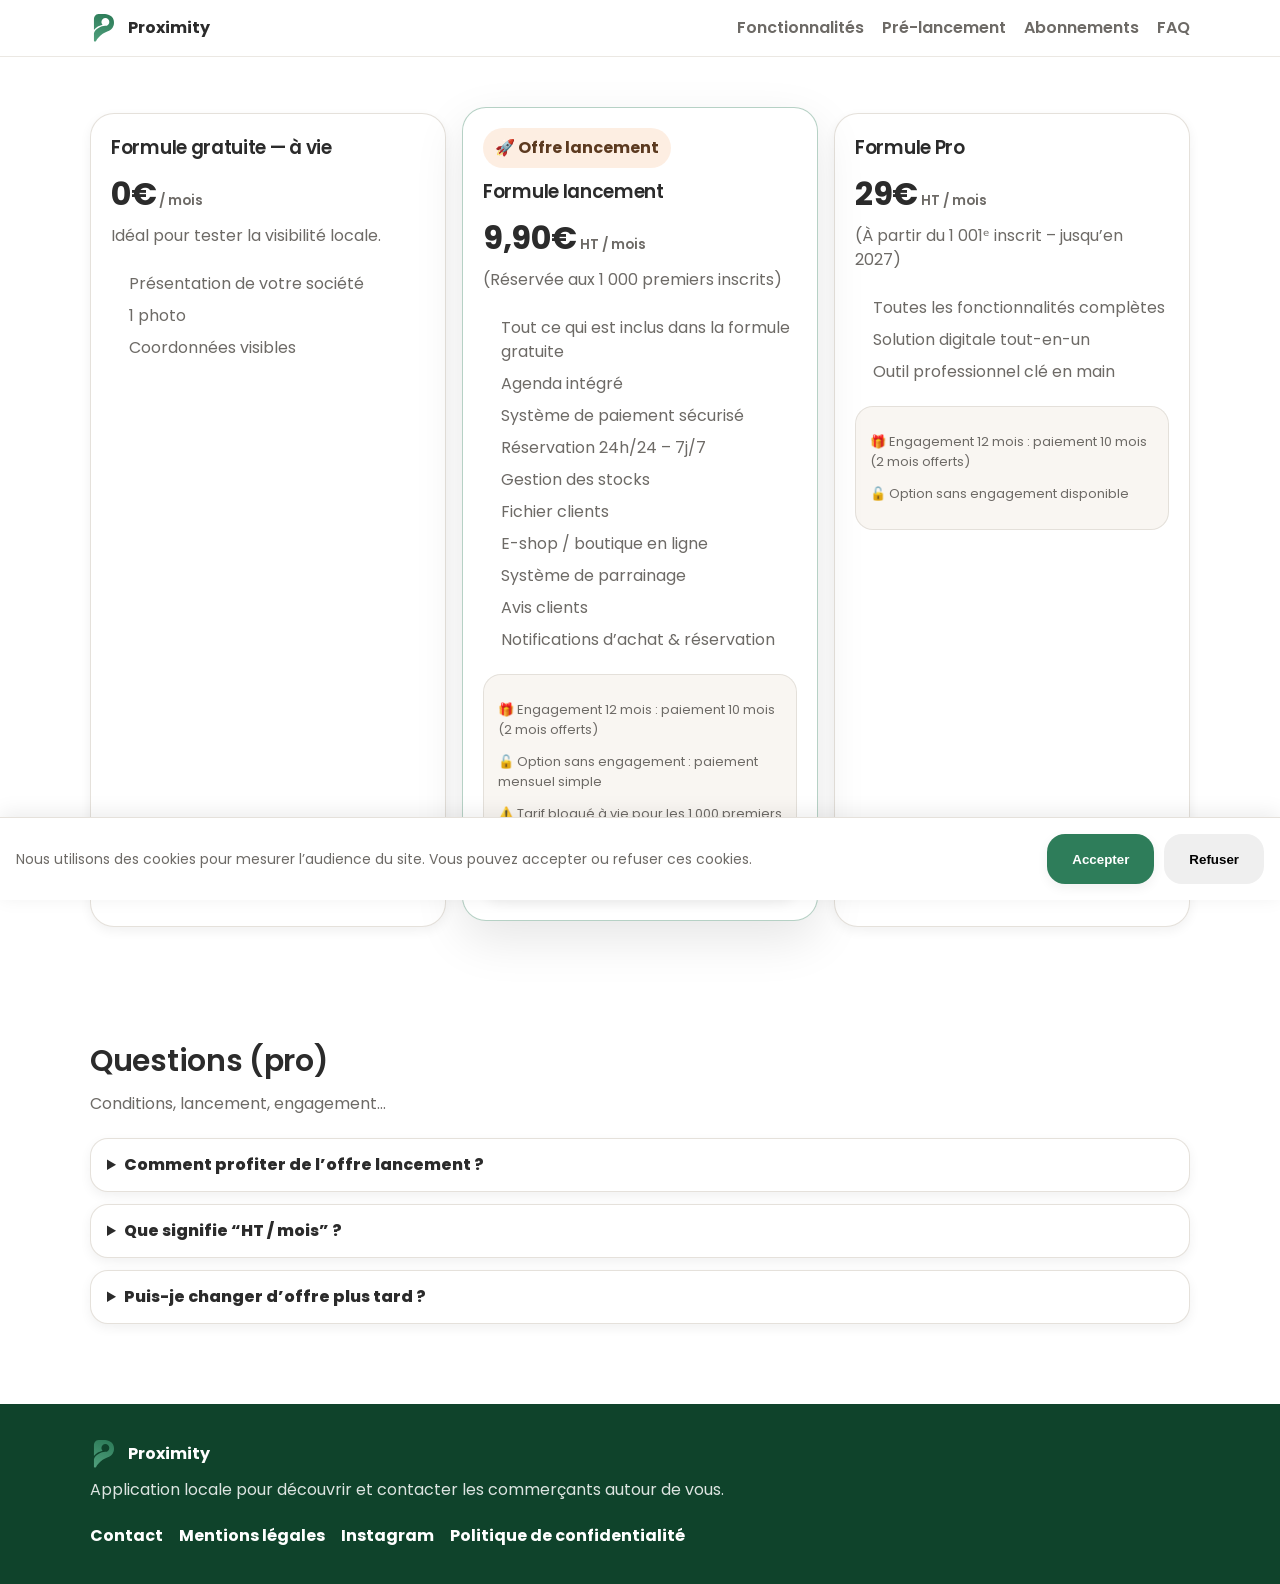
==== abonnements.html @ 6dbcd060 "Landing page Proximity" ====
<!doctype html>
<html lang="fr">
  <head>
    <meta charset="UTF-8" />
    <meta name="viewport" content="width=device-width, initial-scale=1.0" />
    <title>Proximity — Abonnements professionnels</title>
    <meta
      name="description"
      content="Découvrez les abonnements professionnels Proximity : formule gratuite, lancement et pro."
    />

    

    <!-- Font -->
    <link rel="preconnect" href="https://fonts.googleapis.com" />
    <link rel="preconnect" href="https://fonts.gstatic.com" crossorigin />
    <link
      href="https://fonts.googleapis.com/css2?family=Poppins:wght@400;500;600;700&display=swap"
      rel="stylesheet"
    />

    <link rel="stylesheet" href="./style.css" />
    <link rel="stylesheet" href="./abonnements.css" />
  </head>

  <body>
    <!-- Header (identique) -->
    <header class="header">
      <div class="container header__inner">
        <a class="brand" href="./index.html">
          <img src="./assets/images/logo.svg" alt="Logo Proximity" class="brand__logo" />
          <span class="brand__name">Proximity</span>
        </a>

        <nav class="nav">
          <a href="./index.html#features">Fonctionnalités</a>
          <a href="./index.html#newsletter">Pré-lancement</a>
          <a href="./abonnements.html" aria-current="page">Abonnements</a>
          <a href="./faq.html">FAQ</a>
        </nav>
      </div>
    </header>

    <main>
      <!-- Hero abonnements
      <section class="hero">
        <div class="hero__bg"></div>

        <div class="container hero__inner">
          <div class="hero__content">
            <p class="pill">Professionnels • Offres de lancement</p>
            <h1>Des abonnements pensés pour les commerces locaux</h1>
            <p class="lead">
              Choisissez l’offre adaptée à votre activité : une formule gratuite pour démarrer,
              une offre lancement limitée, ou la formule Pro complète.
            </p>

            <div class="hero__actions">
              <a class="btn btn--primary" href="#plans">Voir les abonnements</a>
              <a class="btn btn--secondary" href="./index.html#newsletter">Être informé du lancement</a>
            </div>

            <div class="trust">
              <div class="trust__item">✅ Sans prise de tête</div>
              <div class="trust__item">🔒 Paiement sécurisé</div>
              <div class="trust__item">📍 Visibilité locale</div>
            </div>
          </div> -->

          <!-- visuel simple
          <div class="hero__mock" aria-hidden="true">
            <div class="mock mock--card">
              <div class="mock__title">Proximity Pro</div>
              <div class="mock__line"></div>
              <div class="mock__line"></div>
              <div class="mock__line mock__line--short"></div>
              <div class="mock__badge">Offre lancement</div>
            </div>
          </div>
        </div>
      </section> -->

      <!-- Plans -->
      <section class="section" id="plans">
        <div class="container">
          <!-- <div class="section__head">
            <h2>Abonnements professionnels</h2>
            <p class="muted">
              Des offres progressives : test gratuit, lancement limité, puis formule Pro.
            </p>
          </div> -->

          <div class="pricing">
            <!-- GRATUIT -->
            <article class="plan">
              <div class="plan__top">
                <h3>Formule gratuite — à vie</h3>
                <p class="plan__price"><span>0€</span> <small>/ mois</small></p>
                <p class="plan__tag muted">Idéal pour tester la visibilité locale.</p>
              </div>

              <ul class="plan__list">
                <li>Présentation de votre société</li>
                <li>1 photo</li>
                <li>Coordonnées visibles</li>
              </ul>

              <a class="btn btn--secondary plan__cta" href="./index.html#newsletter">
                Être informé du lancement
              </a>
            </article>

            <!-- LANCEMENT -->
            <article class="plan plan--featured">
              <div class="plan__top">
                <div class="plan__badge">🚀 Offre lancement</div>
                <h3>Formule lancement</h3>
                <p class="plan__price"><span>9,90€</span> <small>HT / mois</small></p>
                <p class="plan__tag muted">(Réservée aux 1 000 premiers inscrits)</p>
              </div>

              <ul class="plan__list">
                <li>Tout ce qui est inclus dans la formule gratuite</li>
                <li>Agenda intégré</li>
                <li>Système de paiement sécurisé</li>
                <li>Réservation 24h/24 – 7j/7</li>
                <li>Gestion des stocks</li>
                <li>Fichier clients</li>
                <li>E-shop / boutique en ligne</li>
                <li>Système de parrainage</li>
                <li>Avis clients</li>
                <li>Notifications d’achat & réservation</li>
              </ul>

              <div class="plan__note">
                <p>🎁 Engagement 12 mois : paiement 10 mois (2 mois offerts)</p>
                <p>🔓 Option sans engagement : paiement mensuel simple</p>
                <p>⚠️ Tarif bloqué à vie pour les 1 000 premiers</p>
              </div>

              <a class="btn btn--primary plan__cta" href="./index.html#newsletter">
                Demander à être contacté
              </a>
            </article>

            <!-- PRO -->
            <article class="plan">
              <div class="plan__top">
                <h3>Formule Pro</h3>
                <p class="plan__price"><span>29€</span> <small>HT / mois</small></p>
                <p class="plan__tag muted">(À partir du 1 001ᵉ inscrit – jusqu’en 2027)</p>
              </div>

              <ul class="plan__list">
                <li>Toutes les fonctionnalités complètes</li>
                <li>Solution digitale tout-en-un</li>
                <li>Outil professionnel clé en main</li>
              </ul>

              <div class="plan__note">
                <p>🎁 Engagement 12 mois : paiement 10 mois (2 mois offerts)</p>
                <p>🔓 Option sans engagement disponible</p>
              </div>

              <a class="btn btn--secondary plan__cta" href="./index.html#newsletter">
                Être informé du lancement
              </a>
            </article>
          </div>
        </div>
      </section>

      <!-- Mini FAQ pro (optionnel) -->
      <section class="section" id="pro-faq">
        <div class="container">
          <div class="section__head">
            <h2>Questions (pro)</h2>
            <p class="muted">Conditions, lancement, engagement…</p>
          </div>

          <div class="faq">
            <details class="faq__item">
              <summary>Comment profiter de l’offre lancement ?</summary>
              <p>Elle est réservée aux 1 000 premiers inscrits. Inscrivez-vous via la waitlist.</p>
            </details>
            <details class="faq__item">
              <summary>Que signifie “HT / mois” ?</summary>
              <p>Le tarif est indiqué Hors Taxes. La TVA s’ajoute selon la réglementation.</p>
            </details>
            <details class="faq__item">
              <summary>Puis-je changer d’offre plus tard ?</summary>
              <p>Oui, vous pourrez évoluer selon vos besoins.</p>
            </details>
          </div>
        </div>
      </section>

      <!-- Footer (identique) -->
      <footer class="footer" id="privacy">
        <div class="container footer__inner">
          <div class="footer__brand">
            <div class="brand brand--footer">
              <img src="./assets/images/logo.svg" alt="Proximity" class="brand__logo" />
              <span class="brand__name">Proximity</span>
            </div>
            <p class="footer__text">
              Application locale pour découvrir et contacter les commerçants autour de vous.
            </p>
          </div>

          <div class="footer__links">
            <a href="mailto:contact@proximityapp.fr">Contact</a>
            <a href="./mentions-legales.html">Mentions légales</a>
            <a href="https://www.instagram.com/proximity_appli/">Instagram</a>
            <a href="./politique-confidentialite.html">Politique de confidentialité</a>
          </div>
        </div>
      </footer>
    </main>
    <!-- Cookie Banner -->
<div id="cookie-banner" class="cookie-banner">
  <p>
    Nous utilisons des cookies pour mesurer l’audience du site.
    Vous pouvez accepter ou refuser ces cookies.
  </p>
  <div class="cookie-actions">
    <button id="accept-cookies" class="btn btn--primary">Accepter</button>
    <button id="reject-cookies" class="btn btn--secondary">Refuser</button>
  </div>
</div>

<script>
  const GA_ID = "G-3DR1FRPE4X"; // <-- Mets ton vrai ID ici

  function loadAnalytics() {
    const script1 = document.createElement("script");
    script1.async = true;
    script1.src = `https://www.googletagmanager.com/gtag/js?id=${GA_ID}`;
    document.head.appendChild(script1);

    const script2 = document.createElement("script");
    script2.innerHTML = `
      window.dataLayer = window.dataLayer || [];
      function gtag(){dataLayer.push(arguments);}
      gtag('js', new Date());
      gtag('config', '${GA_ID}');
    `;
    document.head.appendChild(script2);
  }

  const banner = document.getElementById("cookie-banner");
  const acceptBtn = document.getElementById("accept-cookies");
  const rejectBtn = document.getElementById("reject-cookies");

  const consent = localStorage.getItem("cookie-consent");

  if (consent === "accepted") {
    loadAnalytics();
    banner.style.display = "none";
  } else if (consent === "rejected") {
    banner.style.display = "none";
  }

  acceptBtn.addEventListener("click", () => {
    localStorage.setItem("cookie-consent", "accepted");
    loadAnalytics();
    banner.style.display = "none";
  });

  rejectBtn.addEventListener("click", () => {
    localStorage.setItem("cookie-consent", "rejected");
    banner.style.display = "none";
  });
</script>
  </body>
</html>
---- style.css ----
:root{
  --green:#2E7D5A;
  --orange:#F4A261;
  --terra:#E76F51;
  --beige:#F8F4EF;
  --cream:#fff9f3;

  --text:#2B2B2B;
  --text2:#6D6A66;
  --label:#8A7F76;
  --placeholder:#A79F97;

  --border:#E3DED8;
  --shadow: 0 4px 12px rgba(0,0,0,.06);

  --radius-lg: 24px;
  --radius-md: 18px;

  --space-1:4px;
  --space-2:8px;
  --space-3:12px;
  --space-4:16px;
  --space-5:20px;
  --space-6:24px;
  --space-7:32px;
  --space-8:40px;
}

*{box-sizing:border-box}
html,body{margin:0;padding:0}

body{
  font-family:'Poppins', sans-serif;
  color:var(--text);
  
  line-height:1.5;
}
body{
  margin:0;
  font-family:'Poppins', sans-serif;
  color:var(--text);
  
}


a{color:inherit}

.container{
  width:min(1100px, 92%);
  margin:0 auto;
}

/* Typography */
h1, h2, h3{
  letter-spacing:-0.3px;
}

h1{
  font-weight:700;
  font-size:clamp(32px, 4vw, 46px);
  line-height:1.1;
  margin:0 0 14px;
}

h2{
  font-weight:600;
  font-size:30px;
  margin:0 0 8px;
}

h3{
  font-weight:600;
}

li{
  list-style: none;
}

.lead{
  font-weight:400;
  font-size:18px;
  color:var(--text2);
  margin:0 0 22px;
}

.muted{
  font-weight:400;
  color:var(--text2);
  margin:0;
}

/* Header */
.header{
  position:sticky;
  top:0;
  backdrop-filter:blur(10px);
  
  border-bottom:1px solid rgba(227,222,216,.7);
  z-index:10;
}

.header__inner{
  display:flex;
  align-items:center;
  justify-content:space-between;
  padding:14px 0;
}

.brand{
  display:flex;
  align-items:center;
  gap:10px;
  text-decoration:none;
}

.brand__logo{
  width:28px;
  height:28px;
}

.brand__name{
  font-weight:700;
}

.nav{
  display:flex;
  gap:18px;
}

.nav a{
  color:var(--text2);
  text-decoration:none;
  font-weight:600;
}

.nav a:hover{
  color:var(--text);
}

/* Hero */
.hero{
  position:relative;
  padding: 90px 0 24px;
}

.hero__bg{
  position:absolute;
  inset:0;
  border-bottom-left-radius:48px;
  border-bottom-right-radius:48px;
  z-index:-1;
}

.hero__inner{
  display:grid;
  grid-template-columns:1.2fr .8fr;
  gap:40px;
  align-items:center;
}

.pill{
  display:inline-block;
  padding:8px 12px;
  border-radius:999px;
  background:rgba(244,162,97,.18);
  color:#5c3a20;
  font-weight:700;
  margin:0 0 10px;
}

.hero__actions{
  display:flex;
  gap:12px;
  flex-wrap:wrap;
}

/* Buttons */
.btn{
  display:inline-flex;
  align-items:center;
  justify-content:center;
  height:50px;
  padding:0 24px;
  border-radius:var(--radius-md);
  font-weight:600;
  text-decoration:none;
  border:1px solid transparent;
  cursor:pointer;
}

.btn--primary{
  background:var(--green);
  color:white;
  box-shadow:var(--shadow);
}

.btn--primary:hover{
  filter:brightness(.98);
}


.trust{
  display:flex;
  gap:12px;
  margin-top:16px;
  flex-wrap:wrap;
}

.trust__item{
  padding:10px 12px;
  border-radius:999px;
  background:rgba(248,244,239,.9);
  border:1px solid rgba(227,222,216,.9);
  color:var(--text2);
  font-weight:700;
}

.hero__mock{
  display:flex;
  justify-content:flex-end;
  align-items:center;
}

.hero__visual{
  width:100%;
  max-width:none;
  height:auto;
  display:block;
}

/* Sections */
.section{
  padding:56px 0;
}

.section__head{
  margin-bottom:22px;
}

/* Features grid */
.grid{
  display:grid;
  grid-template-columns:repeat(4, 1fr);
  gap:16px;
}

.card{
  background:white;
  border:1px solid rgba(227,222,216,.9);
  border-radius:var(--radius-lg);
  padding:18px;
  box-shadow:var(--shadow);
}

.icon{
  font-size:22px;
}

.card h3{
  margin:10px 0 6px;
}

.card p{
  margin:0;
  color:var(--text2);
}

/* Local section */
.section--local{
  background:linear-gradient(180deg, rgba(254, 254, 254, 0.85), rgba(252, 239, 220, 0.9), rgba(254, 254, 254, 0.85));
}

.local{
  display:grid;
  grid-template-columns:1fr 1fr;
  gap:22px;
  align-items:center;
}

.list{
  margin:14px 0 0;
  padding-left:18px;
  color:var(--text2);
}

.local__media{
  position:relative;
  min-height:280px;
  border-radius:28px;
  overflow:hidden;
  border:1px solid rgba(227,222,216,.9);
  box-shadow:0 18px 50px rgba(0,0,0,.08);

  background-image:url("./assets/images/local-scene.png");
  background-size:cover;
  background-position:center;
}



/* Newsletter */
.newsletter{
  background:white;
  border:1px solid rgba(227,222,216,.9);
  border-radius:28px;
  padding:24px;
  box-shadow:0 18px 50px rgba(0,0,0,.08);
}

.newsletter__head{
  margin-bottom:16px;
}

.form{
  margin-top:10px;
}

.label{
  display:block;
  font-weight:700;
  color:var(--label);
  margin-bottom:8px;
}

.form__row{
  display:flex;
  gap:12px;
  align-items:center;
  flex-wrap:wrap;
}

input[type="email"]{
  flex:1 1 280px;
  height:50px;
  border-radius:var(--radius-md);
  border:1px solid var(--border);
  padding:0 16px;
  font-size:16px;
  outline:none;
}

input[type="email"]::placeholder{
  color:var(--placeholder);
}

input[type="email"]:focus{
  border-color:var(--green);
  box-shadow:0 0 0 4px rgba(46,125,90,.12);
}

.fineprint{
  margin:10px 0 0;
  color:var(--text2);
  font-size:12px;
}

.fineprint a{
  color:var(--green);
  font-weight:700;
  text-decoration:none;
}

.note{
  margin-top:14px;
  padding:12px 14px;
  border-radius:18px;
  background:rgba(248,244,239,.8);
  border:1px solid rgba(227,222,216,.9);
  color:var(--text2);
}

/* FAQ */
.faq{
  display:flex;
  flex-direction:column;
  gap:12px;
}

.faq__item{
  background:white;
  border:1px solid rgba(227,222,216,.9);
  border-radius:18px;
  padding:14px 16px;
  box-shadow:var(--shadow);
}

.faq__item summary{
  cursor:pointer;
  font-weight:800;
}

.faq__item p{
  color:var(--text2);
  margin:10px 0 0;
}

/* Footer */
.footer{
  background-color: #0f432b;
  color:rgba(255,255,255,.92);
  padding:36px 0;
  margin-top:24px;
}

.footer__inner{
  display:flex;
  justify-content:space-between;
  gap:22px;
  flex-wrap:wrap;
}

.brand--footer .brand__name{
  color:white;
}

.footer__text{
  margin:10px 0 0;
  color:rgba(255,255,255,.86);
}

.footer__links{
  display:flex;
  gap:16px;
  align-items:flex-start;
}

.footer__links a{
  color:white;
  text-decoration:none;
  font-weight:700;
}

.footer__links a:hover{
  opacity:.9;
}

.hidden{
  display:none;
}

/* Responsive */
@media (max-width: 980px){
.hero{
  
  padding: 15px;
}
  .hero__inner{
    grid-template-columns:1fr;
    text-align:left;
  }
.lead{
  max-width: 390px;
}
  .hero__mock{
    display:none;
  }
.grid{
    grid-template-columns:repeat(2, 1fr);
  }
  .local{
    grid-template-columns:1fr;
  }
}
  


@media (max-width: 520px){
  .nav{
    display:none;
  }
  .grid{
    grid-template-columns:1fr;
  }
  h2{
    font-size:26px;
  }
}

.cookie-banner{
  position:fixed;
  bottom:0;
  left:0;
  right:0;
  background:#fff;
  border-top:1px solid rgba(227,222,216,.9);
  padding:16px;
  box-shadow:0 -4px 20px rgba(0,0,0,.08);
  display:flex;
  justify-content:space-between;
  align-items:center;
  gap:20px;
  z-index:9999;
}

.cookie-banner p{
  margin:0;
  font-size:14px;
  color:var(--text2);
}

.cookie-actions{
  display:flex;
  gap:10px;
}

@media (max-width:600px){
  .cookie-banner{
    flex-direction:column;
    align-items:flex-start;
  }
}

/* =========================
   Brevo form skin (Proximity) — CLEAN
   ========================= */

   .brevo{
    margin-top: 12px;
  }
  
  /* Retire le fond gris du wrapper Brevo */
  .sib-form{
    background: transparent !important;
  }
  
  /* Container Brevo (enlève les inline styles: bordure bleue + radius 3px) */
  #sib-container{
    max-width: 100% !important;
    background: transparent !important;
    border: 0 !important;
    border-radius: 0 !important;
    padding: 0 !important;
    text-align: left !important; /* important: sinon ça centre tout */
  }
  
  /* Reset typographie */
  #sib-container, #sib-container *{
    font-family: 'Poppins', sans-serif !important;
  }
  
  /* Enlève les paddings en dur de Brevo */
  #sib-container .sib-form-block{
    padding: 0 !important;
    margin: 0 !important;
  }
  
  /* EMAIL label */
  #sib-container .entry__label{
    font-weight: 700 !important;
    color: var(--label) !important;
    font-size: 14px !important;
    margin: 0 0 8px !important;
  }
  
  /* Champ email */
  #sib-container .entry__field{
    width: 100% !important;
  }
  
  #sib-container input#EMAIL,
  #sib-container input[type="email"],
  #sib-container input[type="text"]{
    width: 100% !important;
    height: 52px !important;
    border-radius: 16px !important; /* plus doux */
    border: 1px solid var(--border) !important;
    background: #fff !important;
    padding: 0 16px !important;
    font-size: 16px !important;
    color: var(--text) !important;
    box-shadow: none !important; /* supprime contour chelou */
    outline: none !important;
  }
  
  #sib-container input::placeholder{
    color: var(--placeholder) !important;
  }
  
  #sib-container input:focus{
    border-color: rgba(46,125,90,.55) !important;
    box-shadow: 0 0 0 4px rgba(46,125,90,.12) !important;
  }
  
  /* Checkbox RGPD : alignement propre */
  #sib-container .entry_mcq{
    margin-top: 12px !important;
  }
  
  #sib-container .entry__choice label{
    display: flex !important;
    align-items: flex-start !important;
    gap: 10px !important;
  }
  
  /* IMPORTANT : Brevo met un <p> dans le texte -> on l'annule */
  #sib-container .entry__choice p{
    margin: 0 !important;
    display: inline !important;
  }
  
  #sib-container .entry__choice .checkbox{
    margin-top: 2px !important;
  }
  
  /* Texte RGPD */
  #sib-container .entry__choice span[style]{
    font-size: 13px !important;
    color: var(--text2) !important;
    line-height: 1.45 !important;
  }
  
  /* Phrase “Vous pouvez vous désinscrire…” */
  #sib-container .entry__specification{
    display: block !important;
    margin-top: 8px !important;
    font-size: 12px !important;
    color: var(--text2) !important;
  }
  
  /* Bouton : pas full width “3km”, style Proximity */
  /* Bouton : style Proximity + texte parfaitement centré */
#sib-container button{
  height: 52px !important;
  border-radius: 18px !important;
  border: 0 !important;
  background: var(--green) !important;
  color: #fff !important;
  font-weight: 700 !important;
  cursor: pointer !important;
  box-shadow: var(--shadow) !important;

  width: auto !important;
  min-width: 180px !important;

  /* ✅ fix centrage texte */
  display: inline-flex !important;
  align-items: center !important;
  justify-content: center !important;
  text-align: center !important;
  line-height: 1 !important;

  /* padding OK (ne décale plus grâce au flex) */
  padding: 0 22px !important;
}
  
  #sib-container button:hover{
    filter: brightness(.98) !important;
  }
  
  /* Le texte dans le bouton */
  #sib-container button,
  #sib-container button *{
    color: #fff !important;
  }
  
  /* Centre le bouton (comme sur ta capture) */
  #sib-container .sib-form-block[style*="text-align: left"],
  #sib-container .sib-form-block{
    text-align: center !important;
  }
  
  /* Ligne “liens légaux” que tu as ajoutée */
  .brevo-legal{
    margin: 10px 0 0;
    font-size: 12px;
    color: var(--text2);
    text-align: center;
  }
  
  .brevo-legal a{
    color: var(--green);
    font-weight: 700;
    text-decoration: none;
  }
  .brevo-legal a:hover{
    opacity: .9;
  }
---- abonnements.css ----
/* =========================
   Abonnements — CSS dédié
   (ne touche pas au style global)
   ========================= */

/* Section pricing layout */
.pricing{
    display:grid;
    grid-template-columns: repeat(3, 1fr);
    gap:16px;
    align-items:stretch;
  }
  
  /* Card */
  .plan{
    background:#fff;
    border:1px solid rgba(227,222,216,.9);
    border-radius: var(--radius-lg);
    padding:20px;
    box-shadow: var(--shadow);
    display:flex;
    flex-direction:column;
  }
  
  /* Top */
  .plan__top h3{
    margin:0 0 8px;
  }
  
  .plan__price{
    margin:0 0 6px;
    font-weight:700;
    color:var(--text);
  }
  
  .plan__price span{
    font-size:32px;
    letter-spacing:-0.3px;
  }
  
  .plan__price small{
    color:var(--text2);
    font-weight:600;
  }
  
  /* Labels / badges */
  .plan__badge{
    display:inline-flex;
    align-items:center;
    gap:8px;
    padding:8px 12px;
    border-radius:999px;
    background: rgba(244,162,97,.18);
    color:#5c3a20;
    font-weight:700;
    width: fit-content;
    margin-bottom:10px;
  }
  
  .plan__tag{
    margin:0;
  }
  
  /* List */
  .plan__list{
    margin:16px 0 0;
    padding-left:18px;
    color:var(--text2);
  }
  
  .plan__list li{
    margin:8px 0;
  }
  
  /* Notes */
  .plan__note{
    margin-top:14px;
    padding:12px 14px;
    border-radius:18px;
    background: rgba(248,244,239,.8);
    border:1px solid rgba(227,222,216,.9);
    color: var(--text2);
    font-size:13px;
  }
  
  /* Featured plan (lancement) */
  .plan--featured{
    border-color: rgba(46,125,90,.35);
    box-shadow: 0 18px 50px rgba(0,0,0,.10);
    transform: translateY(-6px);
  }
  
  /* CTA full width at bottom */
  .plan__cta{
    margin-top:auto;
    width:100%;
  }
  
  /* Mini mock card (hero abonnements) */
  .mock--card{
    width:min(340px, 100%);
    padding:22px;
    background:#fff;
    border:1px solid rgba(227,222,216,.9);
    border-radius:28px;
    box-shadow: 0 18px 50px rgba(0,0,0,.10);
    position:relative;
  }
  
  .mock__title{
    font-weight:800;
    font-size:18px;
    margin-bottom:12px;
  }
  
  .mock__line{
    height:10px;
    border-radius:999px;
    background: rgba(227,222,216,.65);
    margin:10px 0;
  }
  
  .mock__line--short{
    width:65%;
  }
  
  .mock__badge{
    position:absolute;
    top:16px;
    right:16px;
    background: rgba(46,125,90,.12);
    color: var(--green);
    font-weight:800;
    padding:8px 12px;
    border-radius:999px;
  }
  
  /* Responsive */
  @media (max-width: 980px){
    .pricing{
      grid-template-columns: 1fr;
    }
    .plan--featured{
      transform:none;
    }
  }
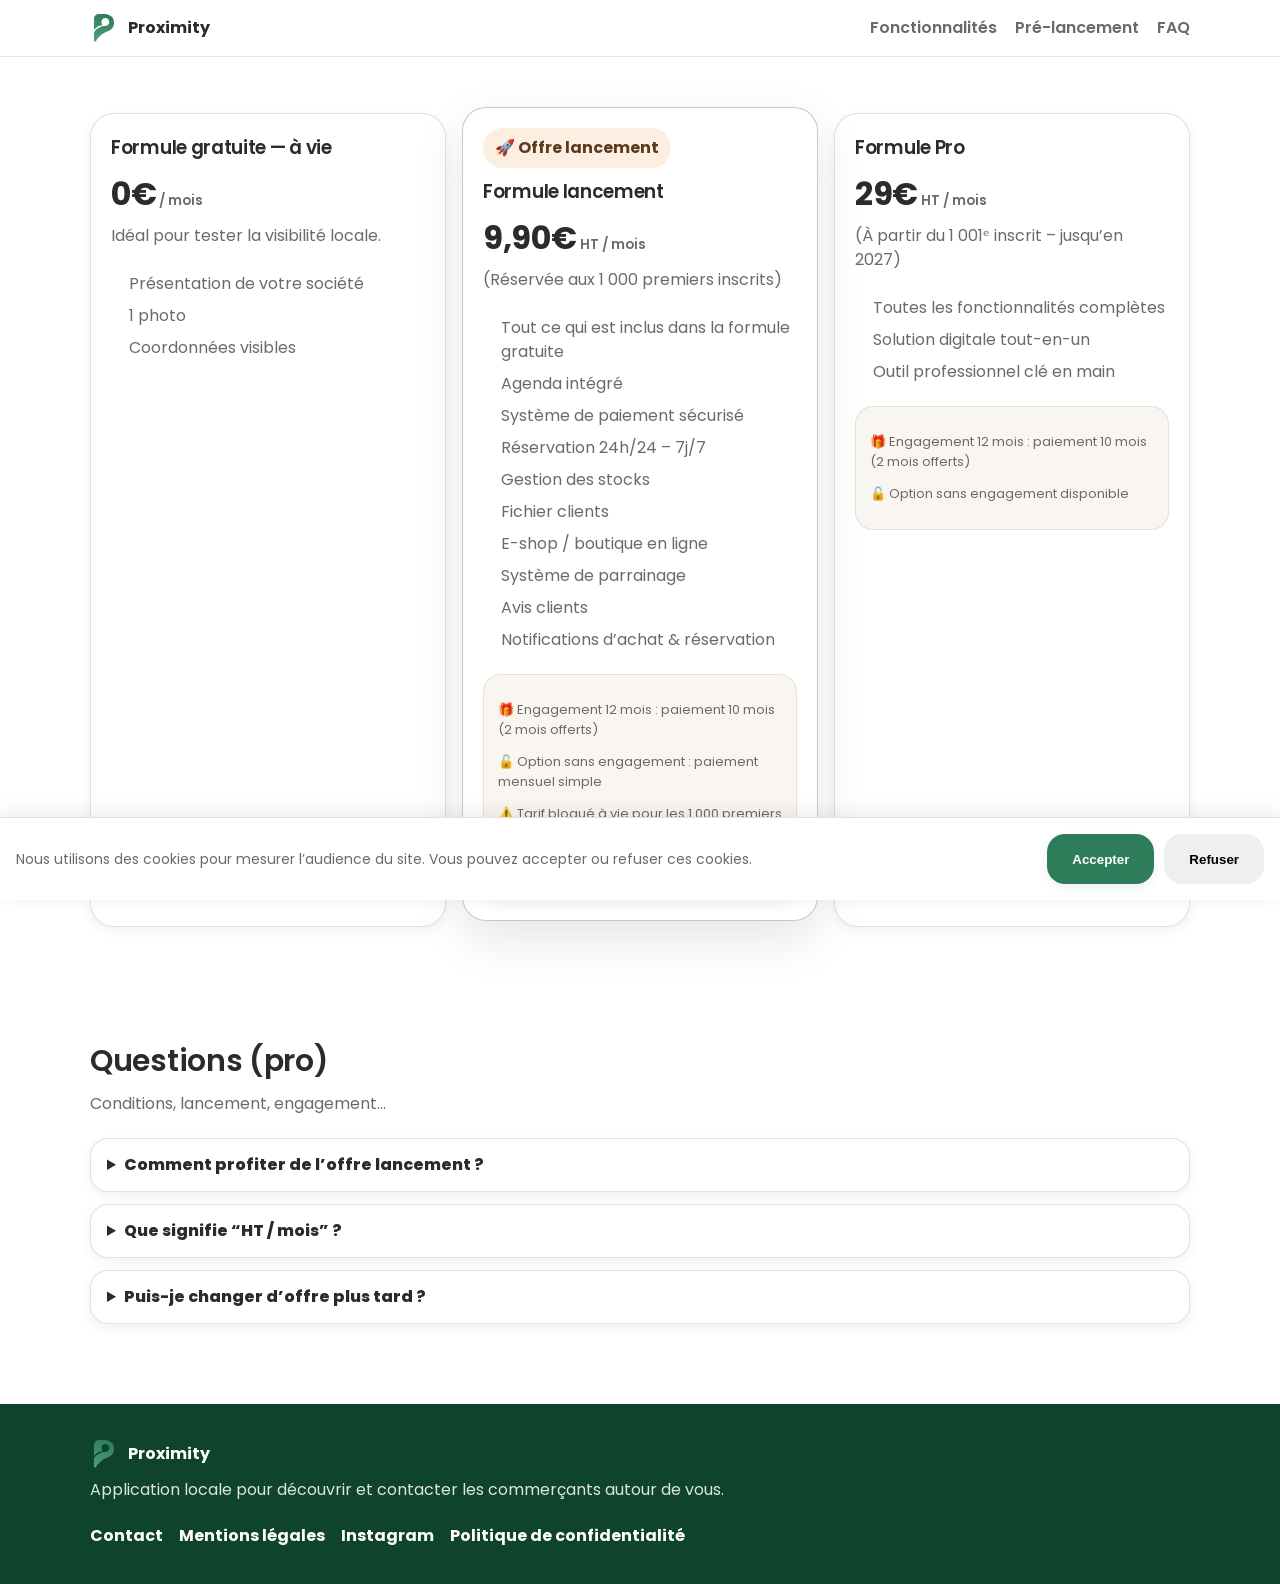
==== commit bad1e85a: "fix mobile nav bar" ====
--- a/abonnements.html
+++ b/abonnements.html
@@ -28,14 +28,23 @@
     <header class="header">
       <div class="container header__inner">
         <a class="brand" href="./index.html">
-          <img src="./assets/images/logo.svg" alt="Logo Proximity" class="brand__logo" />
+          <img
+            src="./assets/images/logo.svg"
+            alt="Logo Proximity"
+            class="brand__logo"
+          />
           <span class="brand__name">Proximity</span>
         </a>
-
-        <nav class="nav">
+    
+        <button class="burger" id="burger-button" aria-label="Ouvrir le menu" aria-expanded="false">
+          <span></span>
+          <span></span>
+          <span></span>
+        </button>
+    
+        <nav class="nav" id="mobile-nav">
           <a href="./index.html#features">Fonctionnalités</a>
           <a href="./index.html#newsletter">Pré-lancement</a>
-          <a href="./abonnements.html" aria-current="page">Abonnements</a>
           <a href="./faq.html">FAQ</a>
         </nav>
       </div>
@@ -272,5 +281,16 @@
     banner.style.display = "none";
   });
 </script>
+<script>
+  const burgerButton = document.getElementById("burger-button");
+  const mobileNav = document.getElementById("mobile-nav");
+
+  burgerButton.addEventListener("click", () => {
+    mobileNav.classList.toggle("nav--open");
+
+    const isOpen = mobileNav.classList.contains("nav--open");
+    burgerButton.setAttribute("aria-expanded", isOpen);
+  });
+</script>
   </body>
 </html>
--- a/style.css
+++ b/style.css
@@ -11,10 +11,10 @@
   --placeholder:#A79F97;
 
   --border:#E3DED8;
-  --shadow: 0 4px 12px rgba(0,0,0,.06);
-
-  --radius-lg: 24px;
-  --radius-md: 18px;
+  --shadow:0 4px 12px rgba(0,0,0,.06);
+
+  --radius-lg:24px;
+  --radius-md:18px;
 
   --space-1:4px;
   --space-2:8px;
@@ -30,18 +30,11 @@
 html,body{margin:0;padding:0}
 
 body{
-  font-family:'Poppins', sans-serif;
-  color:var(--text);
-  
-  line-height:1.5;
-}
-body{
   margin:0;
   font-family:'Poppins', sans-serif;
   color:var(--text);
-  
-}
-
+  line-height:1.5;
+}
 
 a{color:inherit}
 
@@ -51,7 +44,7 @@
 }
 
 /* Typography */
-h1, h2, h3{
+h1,h2,h3{
   letter-spacing:-0.3px;
 }
 
@@ -73,7 +66,7 @@
 }
 
 li{
-  list-style: none;
+  list-style:none;
 }
 
 .lead{
@@ -94,9 +87,8 @@
   position:sticky;
   top:0;
   backdrop-filter:blur(10px);
-  
   border-bottom:1px solid rgba(227,222,216,.7);
-  z-index:10;
+  z-index:1000;
 }
 
 .header__inner{
@@ -104,6 +96,7 @@
   align-items:center;
   justify-content:space-between;
   padding:14px 0;
+  position:relative;
 }
 
 .brand{
@@ -137,10 +130,31 @@
   color:var(--text);
 }
 
+/* Burger */
+.burger{
+  display:none;
+  background:none;
+  border:none;
+  padding:0;
+  cursor:pointer;
+  width:32px;
+  height:24px;
+  flex-direction:column;
+  justify-content:space-between;
+}
+
+.burger span{
+  display:block;
+  width:100%;
+  height:3px;
+  background:var(--text);
+  border-radius:999px;
+}
+
 /* Hero */
 .hero{
   position:relative;
-  padding: 90px 0 24px;
+  padding:90px 0 24px;
 }
 
 .hero__bg{
@@ -172,6 +186,19 @@
   display:flex;
   gap:12px;
   flex-wrap:wrap;
+}
+
+.hero__mock{
+  display:flex;
+  justify-content:flex-end;
+  align-items:center;
+}
+
+.hero__visual{
+  width:100%;
+  max-width:none;
+  height:auto;
+  display:block;
 }
 
 /* Buttons */
@@ -198,7 +225,6 @@
   filter:brightness(.98);
 }
 
-
 .trust{
   display:flex;
   gap:12px;
@@ -213,19 +239,6 @@
   border:1px solid rgba(227,222,216,.9);
   color:var(--text2);
   font-weight:700;
-}
-
-.hero__mock{
-  display:flex;
-  justify-content:flex-end;
-  align-items:center;
-}
-
-.hero__visual{
-  width:100%;
-  max-width:none;
-  height:auto;
-  display:block;
 }
 
 /* Sections */
@@ -290,13 +303,10 @@
   overflow:hidden;
   border:1px solid rgba(227,222,216,.9);
   box-shadow:0 18px 50px rgba(0,0,0,.08);
-
   background-image:url("./assets/images/local-scene.png");
   background-size:cover;
   background-position:center;
 }
-
-
 
 /* Newsletter */
 .newsletter{
@@ -396,7 +406,7 @@
 
 /* Footer */
 .footer{
-  background-color: #0f432b;
+  background-color:#0f432b;
   color:rgba(255,255,255,.92);
   padding:36px 0;
   margin-top:24px;
@@ -438,44 +448,7 @@
   display:none;
 }
 
-/* Responsive */
-@media (max-width: 980px){
-.hero{
-  
-  padding: 15px;
-}
-  .hero__inner{
-    grid-template-columns:1fr;
-    text-align:left;
-  }
-.lead{
-  max-width: 390px;
-}
-  .hero__mock{
-    display:none;
-  }
-.grid{
-    grid-template-columns:repeat(2, 1fr);
-  }
-  .local{
-    grid-template-columns:1fr;
-  }
-}
-  
-
-
-@media (max-width: 520px){
-  .nav{
-    display:none;
-  }
-  .grid{
-    grid-template-columns:1fr;
-  }
-  h2{
-    font-size:26px;
-  }
-}
-
+/* Cookie banner */
 .cookie-banner{
   position:fixed;
   bottom:0;
@@ -503,176 +476,261 @@
   gap:10px;
 }
 
+/* Brevo form skin (Proximity) — CLEAN */
+.brevo{
+  margin-top:12px;
+}
+
+.sib-form{
+  background:transparent !important;
+}
+
+#sib-container{
+  max-width:100% !important;
+  background:transparent !important;
+  border:0 !important;
+  border-radius:0 !important;
+  padding:0 !important;
+  text-align:left !important;
+}
+
+#sib-container,
+#sib-container *{
+  font-family:'Poppins', sans-serif !important;
+}
+
+#sib-container .sib-form-block{
+  padding:0 !important;
+  margin:0 !important;
+}
+
+#sib-container .entry__label{
+  font-weight:700 !important;
+  color:var(--label) !important;
+  font-size:14px !important;
+  margin:0 0 8px !important;
+}
+
+#sib-container .entry__field{
+  width:100% !important;
+}
+
+#sib-container input#EMAIL,
+#sib-container input[type="email"],
+#sib-container input[type="text"]{
+  width:100% !important;
+  height:52px !important;
+  border-radius:16px !important;
+  border:1px solid var(--border) !important;
+  background:#fff !important;
+  padding:0 16px !important;
+  font-size:16px !important;
+  color:var(--text) !important;
+  box-shadow:none !important;
+  outline:none !important;
+}
+
+#sib-container input::placeholder{
+  color:var(--placeholder) !important;
+}
+
+#sib-container input:focus{
+  border-color:rgba(46,125,90,.55) !important;
+  box-shadow:0 0 0 4px rgba(46,125,90,.12) !important;
+}
+
+#sib-container .entry_mcq{
+  margin-top:12px !important;
+}
+
+#sib-container .entry__choice label{
+  display:flex !important;
+  align-items:flex-start !important;
+  gap:10px !important;
+}
+
+#sib-container .entry__choice p{
+  margin:0 !important;
+  display:inline !important;
+}
+
+#sib-container .entry__choice .checkbox{
+  margin-top:2px !important;
+}
+
+#sib-container .entry__choice span[style]{
+  font-size:13px !important;
+  color:var(--text2) !important;
+  line-height:1.45 !important;
+}
+
+#sib-container .entry__specification{
+  display:block !important;
+  margin-top:8px !important;
+  font-size:12px !important;
+  color:var(--text2) !important;
+}
+
+#sib-container button{
+  height:52px !important;
+  border-radius:18px !important;
+  border:0 !important;
+  background:var(--green) !important;
+  color:#fff !important;
+  font-weight:700 !important;
+  cursor:pointer !important;
+  box-shadow:var(--shadow) !important;
+  width:auto !important;
+  min-width:180px !important;
+  display:inline-flex !important;
+  align-items:center !important;
+  justify-content:center !important;
+  text-align:center !important;
+  line-height:1 !important;
+  padding:0 22px !important;
+}
+
+#sib-container button:hover{
+  filter:brightness(.98) !important;
+}
+
+#sib-container button,
+#sib-container button *{
+  color:#fff !important;
+}
+
+#sib-container .sib-form-block[style*="text-align: left"],
+#sib-container .sib-form-block{
+  text-align:center !important;
+}
+
+.brevo-legal{
+  margin:10px 0 0;
+  font-size:12px;
+  color:var(--text2);
+  text-align:center;
+}
+
+.brevo-legal a{
+  color:var(--green);
+  font-weight:700;
+  text-decoration:none;
+}
+
+.brevo-legal a:hover{
+  opacity:.9;
+}
+
+/* Responsive */
+@media (max-width:980px){
+  .hero{
+    padding:15px;
+  }
+
+  .hero__inner{
+    grid-template-columns:1fr;
+    text-align:left;
+  }
+
+  .lead{
+    max-width:390px;
+  }
+
+  .hero__mock{
+    display:none;
+  }
+
+  .grid{
+    grid-template-columns:repeat(2, 1fr);
+  }
+
+  .local{
+    grid-template-columns:1fr;
+  }
+}
+
+@media (max-width:670px){
+  .lead{
+    color:#2B2B2B;
+    max-width: 300px;
+  }
+}
+
+@media (max-width:650px){
+  .burger{
+    display:flex;
+  }
+
+  .nav{
+    display:none;
+    position:absolute;
+    top:100%;
+    right:0;
+    width:220px;
+    background:rgba(255,249,243,.98);
+    backdrop-filter:blur(10px);
+    border:1px solid rgba(227,222,216,.9);
+    border-radius:18px;
+    box-shadow:0 18px 50px rgba(0,0,0,.08);
+    padding:16px;
+    flex-direction:column;
+    gap:14px;
+  }
+
+  .nav.nav--open{
+    display:flex;
+  }
+
+  .nav a{
+    color:var(--text);
+  }
+}
+
 @media (max-width:600px){
   .cookie-banner{
     flex-direction:column;
     align-items:flex-start;
   }
 }
-
-/* =========================
-   Brevo form skin (Proximity) — CLEAN
-   ========================= */
-
-   .brevo{
-    margin-top: 12px;
-  }
-  
-  /* Retire le fond gris du wrapper Brevo */
-  .sib-form{
-    background: transparent !important;
-  }
-  
-  /* Container Brevo (enlève les inline styles: bordure bleue + radius 3px) */
-  #sib-container{
-    max-width: 100% !important;
-    background: transparent !important;
-    border: 0 !important;
-    border-radius: 0 !important;
-    padding: 0 !important;
-    text-align: left !important; /* important: sinon ça centre tout */
-  }
-  
-  /* Reset typographie */
-  #sib-container, #sib-container *{
-    font-family: 'Poppins', sans-serif !important;
-  }
-  
-  /* Enlève les paddings en dur de Brevo */
-  #sib-container .sib-form-block{
-    padding: 0 !important;
-    margin: 0 !important;
-  }
-  
-  /* EMAIL label */
-  #sib-container .entry__label{
-    font-weight: 700 !important;
-    color: var(--label) !important;
-    font-size: 14px !important;
-    margin: 0 0 8px !important;
-  }
-  
-  /* Champ email */
-  #sib-container .entry__field{
-    width: 100% !important;
-  }
-  
-  #sib-container input#EMAIL,
-  #sib-container input[type="email"],
-  #sib-container input[type="text"]{
-    width: 100% !important;
-    height: 52px !important;
-    border-radius: 16px !important; /* plus doux */
-    border: 1px solid var(--border) !important;
-    background: #fff !important;
-    padding: 0 16px !important;
-    font-size: 16px !important;
-    color: var(--text) !important;
-    box-shadow: none !important; /* supprime contour chelou */
-    outline: none !important;
-  }
-  
-  #sib-container input::placeholder{
-    color: var(--placeholder) !important;
-  }
-  
-  #sib-container input:focus{
-    border-color: rgba(46,125,90,.55) !important;
-    box-shadow: 0 0 0 4px rgba(46,125,90,.12) !important;
-  }
-  
-  /* Checkbox RGPD : alignement propre */
-  #sib-container .entry_mcq{
-    margin-top: 12px !important;
-  }
-  
-  #sib-container .entry__choice label{
-    display: flex !important;
-    align-items: flex-start !important;
-    gap: 10px !important;
-  }
-  
-  /* IMPORTANT : Brevo met un <p> dans le texte -> on l'annule */
-  #sib-container .entry__choice p{
-    margin: 0 !important;
-    display: inline !important;
-  }
-  
-  #sib-container .entry__choice .checkbox{
-    margin-top: 2px !important;
-  }
-  
-  /* Texte RGPD */
-  #sib-container .entry__choice span[style]{
-    font-size: 13px !important;
-    color: var(--text2) !important;
-    line-height: 1.45 !important;
-  }
-  
-  /* Phrase “Vous pouvez vous désinscrire…” */
-  #sib-container .entry__specification{
-    display: block !important;
-    margin-top: 8px !important;
-    font-size: 12px !important;
-    color: var(--text2) !important;
-  }
-  
-  /* Bouton : pas full width “3km”, style Proximity */
-  /* Bouton : style Proximity + texte parfaitement centré */
-#sib-container button{
-  height: 52px !important;
-  border-radius: 18px !important;
-  border: 0 !important;
-  background: var(--green) !important;
-  color: #fff !important;
-  font-weight: 700 !important;
-  cursor: pointer !important;
-  box-shadow: var(--shadow) !important;
-
-  width: auto !important;
-  min-width: 180px !important;
-
-  /* ✅ fix centrage texte */
-  display: inline-flex !important;
-  align-items: center !important;
-  justify-content: center !important;
-  text-align: center !important;
-  line-height: 1 !important;
-
-  /* padding OK (ne décale plus grâce au flex) */
-  padding: 0 22px !important;
-}
-  
-  #sib-container button:hover{
-    filter: brightness(.98) !important;
-  }
-  
-  /* Le texte dans le bouton */
-  #sib-container button,
-  #sib-container button *{
-    color: #fff !important;
-  }
-  
-  /* Centre le bouton (comme sur ta capture) */
-  #sib-container .sib-form-block[style*="text-align: left"],
-  #sib-container .sib-form-block{
-    text-align: center !important;
-  }
-  
-  /* Ligne “liens légaux” que tu as ajoutée */
-  .brevo-legal{
-    margin: 10px 0 0;
-    font-size: 12px;
-    color: var(--text2);
-    text-align: center;
-  }
-  
-  .brevo-legal a{
-    color: var(--green);
-    font-weight: 700;
-    text-decoration: none;
-  }
-  .brevo-legal a:hover{
-    opacity: .9;
-  }
-
+@media (max-width:570px){
+  .lead{
+    color:#2B2B2B;
+    max-width: 270px;
+  }
+}
+
+@media (max-width:520px){
+  .grid{
+    grid-template-columns:1fr;
+  }
+
+  h2{
+    font-size:26px;
+  }
+}
+@media (max-width:500px){
+  .lead{
+    color:#2B2B2B;
+    max-width: 220px;
+  }
+}
+@media (max-width:470px){
+  .lead{
+    color:#2B2B2B;
+    max-width: 340px;
+  }
+}
+
+
+@media (max-width:450px){
+  .footer__links{
+    flex-direction:column;
+    gap:10px;
+    align-items:flex-start;
+  }
+
+  .footer__inner{
+    flex-direction:column;
+    gap:20px;
+  }
+}
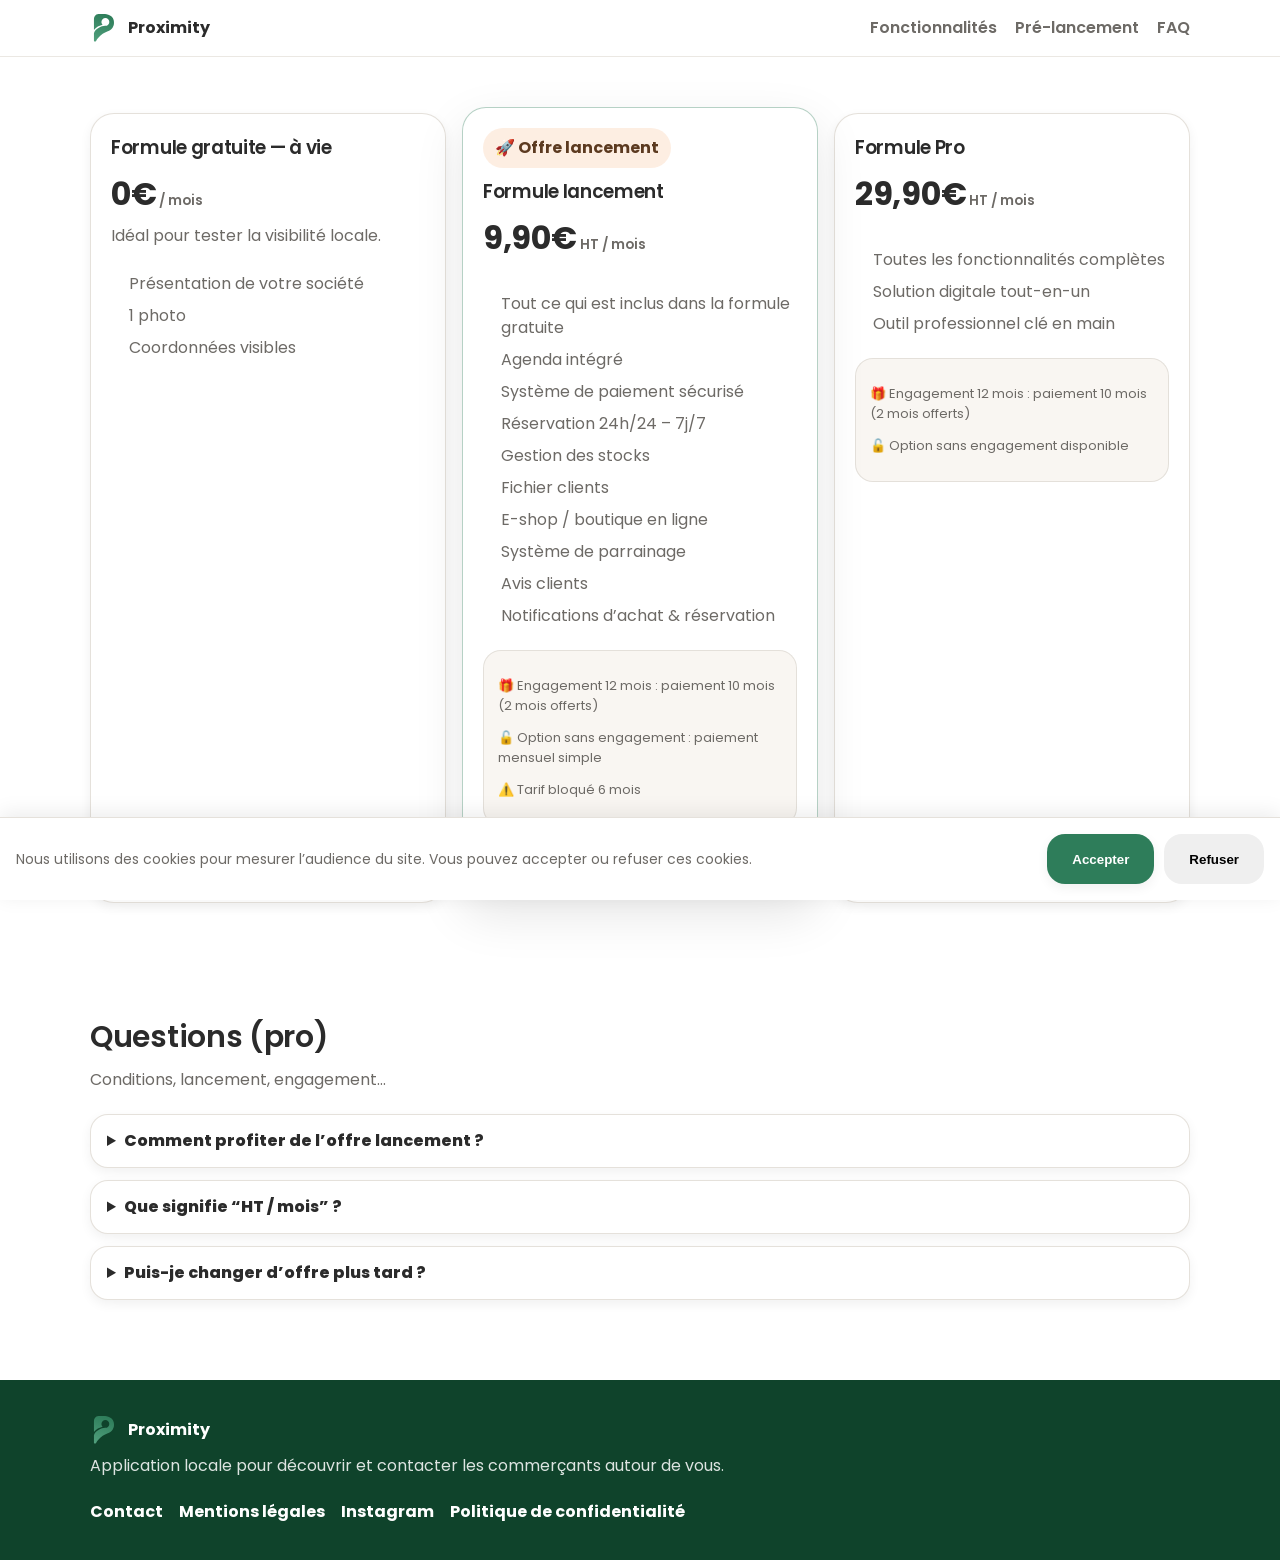
==== commit bcf78329: "fix: prices" ====
--- a/abonnements.html
+++ b/abonnements.html
@@ -125,7 +125,7 @@
                 <div class="plan__badge">🚀 Offre lancement</div>
                 <h3>Formule lancement</h3>
                 <p class="plan__price"><span>9,90€</span> <small>HT / mois</small></p>
-                <p class="plan__tag muted">(Réservée aux 1 000 premiers inscrits)</p>
+                
               </div>
 
               <ul class="plan__list">
@@ -144,7 +144,7 @@
               <div class="plan__note">
                 <p>🎁 Engagement 12 mois : paiement 10 mois (2 mois offerts)</p>
                 <p>🔓 Option sans engagement : paiement mensuel simple</p>
-                <p>⚠️ Tarif bloqué à vie pour les 1 000 premiers</p>
+                <p>⚠️ Tarif bloqué 6 mois</p>
               </div>
 
               <a class="btn btn--primary plan__cta" href="./index.html#newsletter">
@@ -156,8 +156,8 @@
             <article class="plan">
               <div class="plan__top">
                 <h3>Formule Pro</h3>
-                <p class="plan__price"><span>29€</span> <small>HT / mois</small></p>
-                <p class="plan__tag muted">(À partir du 1 001ᵉ inscrit – jusqu’en 2027)</p>
+                <p class="plan__price"><span>29,90€</span> <small>HT / mois</small></p>
+                
               </div>
 
               <ul class="plan__list">
--- a/style.css
+++ b/style.css
@@ -255,6 +255,7 @@
   display:grid;
   grid-template-columns:repeat(4, 1fr);
   gap:16px;
+  text-align: center;
 }
 
 .card{
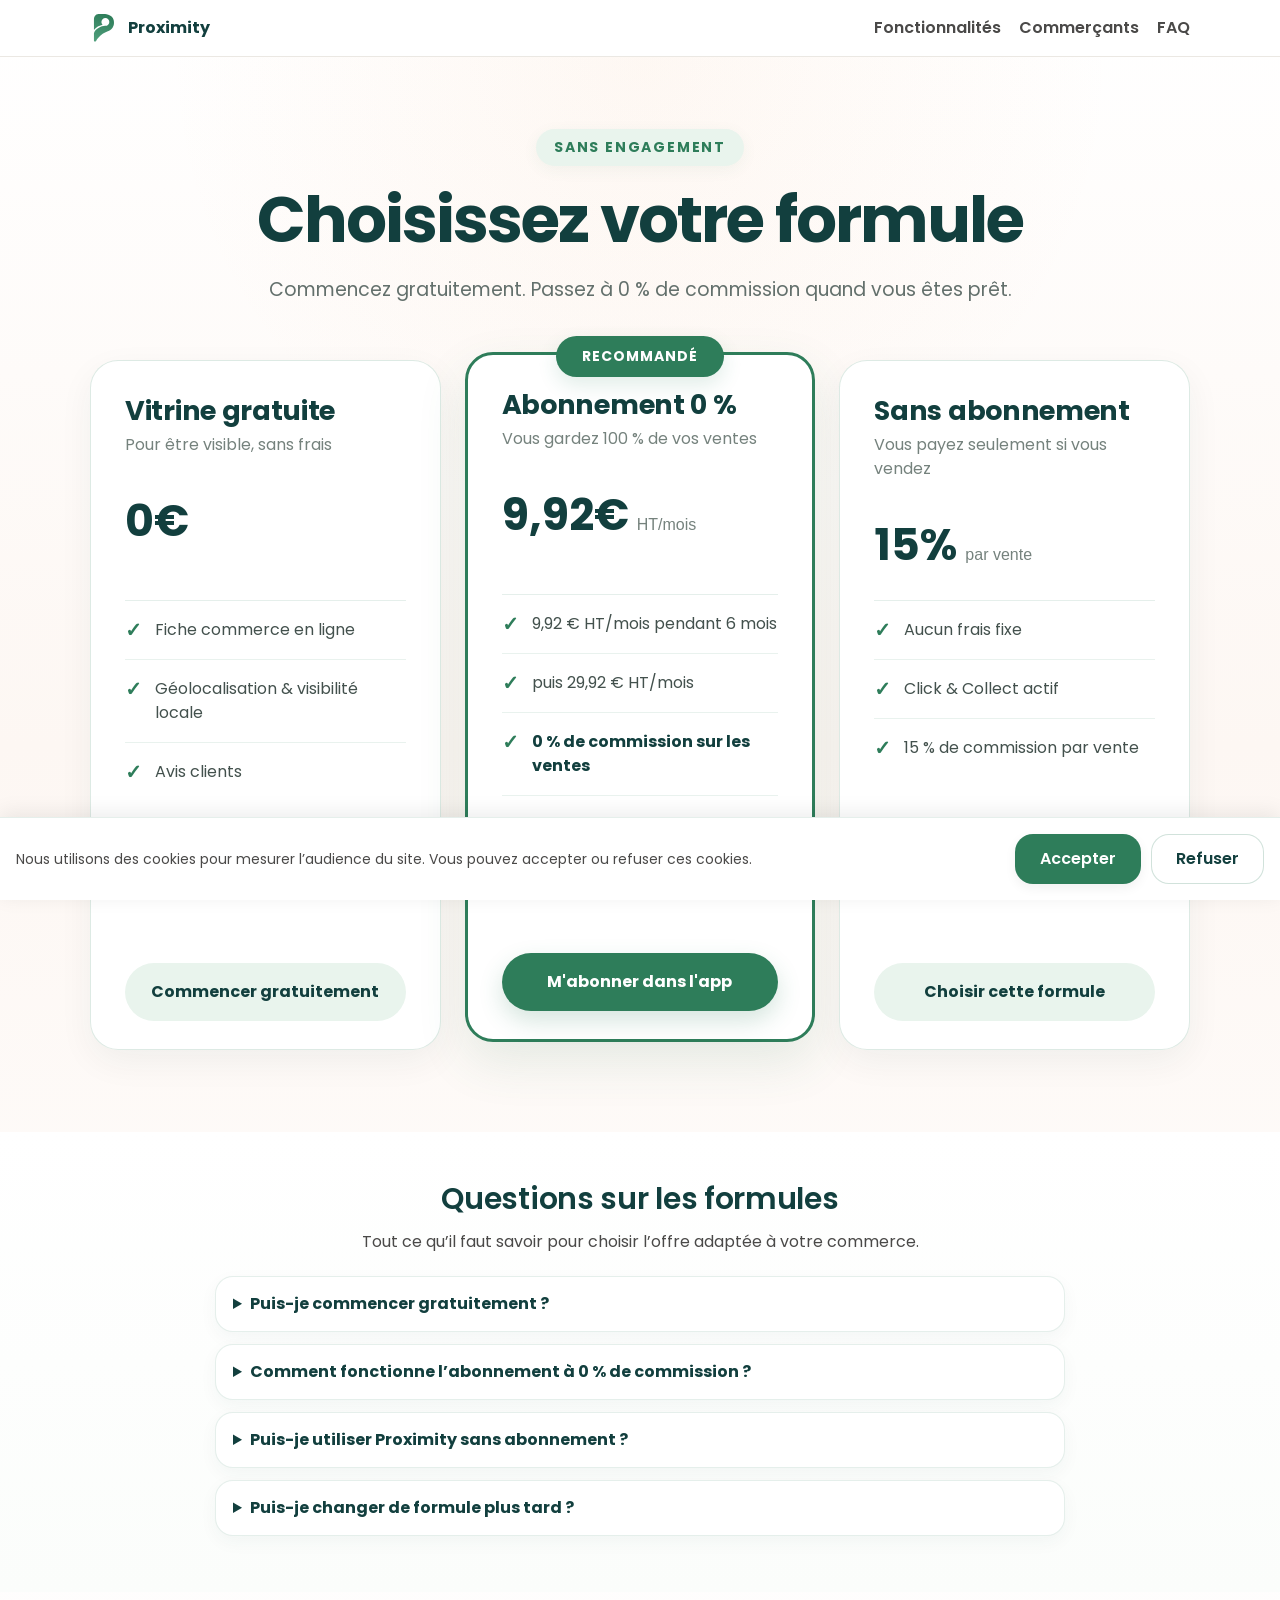
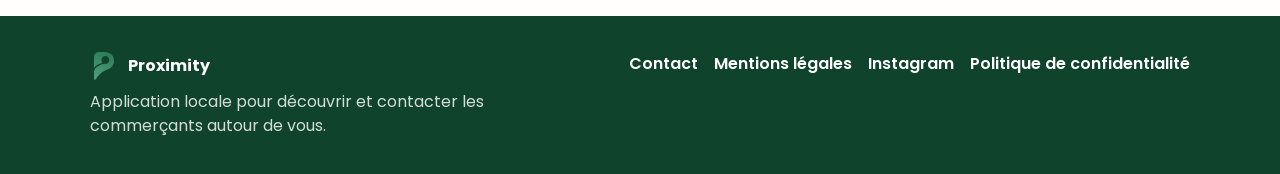
==== commit 14402946: "Update landing page content and styles" ====
--- a/abonnements.html
+++ b/abonnements.html
@@ -3,294 +3,575 @@
   <head>
     <meta charset="UTF-8" />
     <meta name="viewport" content="width=device-width, initial-scale=1.0" />
-    <title>Proximity — Abonnements professionnels</title>
+
+    <title>Proximity — Formules pour les commerçants</title>
+
     <meta
       name="description"
-      content="Découvrez les abonnements professionnels Proximity : formule gratuite, lancement et pro."
+      content="Découvrez les formules Proximity pour les commerçants : vitrine gratuite, abonnement à 0 % de commission ou formule sans abonnement."
     />
-
-    
 
     <!-- Font -->
     <link rel="preconnect" href="https://fonts.googleapis.com" />
     <link rel="preconnect" href="https://fonts.gstatic.com" crossorigin />
+
     <link
       href="https://fonts.googleapis.com/css2?family=Poppins:wght@400;500;600;700&display=swap"
       rel="stylesheet"
     />
 
-    <link rel="stylesheet" href="./style.css" />
     <link rel="stylesheet" href="./abonnements.css" />
   </head>
 
   <body>
-    <!-- Header (identique) -->
+
+    <!-- =====================================================
+         HEADER
+    ====================================================== -->
+
     <header class="header">
       <div class="container header__inner">
+
         <a class="brand" href="./index.html">
           <img
             src="./assets/images/logo.svg"
             alt="Logo Proximity"
             class="brand__logo"
           />
+
           <span class="brand__name">Proximity</span>
         </a>
-    
-        <button class="burger" id="burger-button" aria-label="Ouvrir le menu" aria-expanded="false">
+
+        <button
+          class="burger"
+          id="burger-button"
+          aria-label="Ouvrir le menu"
+          aria-expanded="false"
+        >
           <span></span>
           <span></span>
           <span></span>
         </button>
-    
+
         <nav class="nav" id="mobile-nav">
           <a href="./index.html#features">Fonctionnalités</a>
-          <a href="./index.html#newsletter">Pré-lancement</a>
+          <a href="./index.html#journey">Commerçants</a>
           <a href="./faq.html">FAQ</a>
         </nav>
+
       </div>
     </header>
 
+
     <main>
-      <!-- Hero abonnements
-      <section class="hero">
-        <div class="hero__bg"></div>
-
-        <div class="container hero__inner">
-          <div class="hero__content">
-            <p class="pill">Professionnels • Offres de lancement</p>
-            <h1>Des abonnements pensés pour les commerces locaux</h1>
-            <p class="lead">
-              Choisissez l’offre adaptée à votre activité : une formule gratuite pour démarrer,
-              une offre lancement limitée, ou la formule Pro complète.
+
+      <!-- =====================================================
+           ABONNEMENTS
+      ====================================================== -->
+
+      <section class="section pricing-section" id="plans">
+
+        <div class="container">
+
+          <!-- En-tête -->
+
+          <div class="pricing__head">
+
+            <p class="pricing__eyebrow">
+              Sans engagement
             </p>
 
-            <div class="hero__actions">
-              <a class="btn btn--primary" href="#plans">Voir les abonnements</a>
-              <a class="btn btn--secondary" href="./index.html#newsletter">Être informé du lancement</a>
-            </div>
-
-            <div class="trust">
-              <div class="trust__item">✅ Sans prise de tête</div>
-              <div class="trust__item">🔒 Paiement sécurisé</div>
-              <div class="trust__item">📍 Visibilité locale</div>
-            </div>
-          </div> -->
-
-          <!-- visuel simple
-          <div class="hero__mock" aria-hidden="true">
-            <div class="mock mock--card">
-              <div class="mock__title">Proximity Pro</div>
-              <div class="mock__line"></div>
-              <div class="mock__line"></div>
-              <div class="mock__line mock__line--short"></div>
-              <div class="mock__badge">Offre lancement</div>
-            </div>
+            <h1>
+              Choisissez votre formule
+            </h1>
+
+            <p class="pricing__intro">
+              Commencez gratuitement. Passez à 0 % de commission
+              quand vous êtes prêt.
+            </p>
+
           </div>
-        </div>
-      </section> -->
-
-      <!-- Plans -->
-      <section class="section" id="plans">
-        <div class="container">
-          <!-- <div class="section__head">
-            <h2>Abonnements professionnels</h2>
-            <p class="muted">
-              Des offres progressives : test gratuit, lancement limité, puis formule Pro.
-            </p>
-          </div> -->
+
+
+          <!-- Cartes -->
 
           <div class="pricing">
-            <!-- GRATUIT -->
+
+
+            <!-- =================================================
+                 VITRINE GRATUITE
+            ================================================== -->
+
             <article class="plan">
+
               <div class="plan__top">
-                <h3>Formule gratuite — à vie</h3>
-                <p class="plan__price"><span>0€</span> <small>/ mois</small></p>
-                <p class="plan__tag muted">Idéal pour tester la visibilité locale.</p>
+
+                <h2 class="plan__title">
+                  Vitrine gratuite
+                </h2>
+
+                <p class="plan__subtitle">
+                  Pour être visible, sans frais
+                </p>
+
+                <div class="plan__price">
+                  <span>0€</span>
+                </div>
+
               </div>
 
+
               <ul class="plan__list">
-                <li>Présentation de votre société</li>
-                <li>1 photo</li>
-                <li>Coordonnées visibles</li>
+
+                <li>
+                  <span class="plan__check">✓</span>
+                  <span>Fiche commerce en ligne</span>
+                </li>
+
+                <li>
+                  <span class="plan__check">✓</span>
+                  <span>Géolocalisation & visibilité locale</span>
+                </li>
+
+                <li>
+                  <span class="plan__check">✓</span>
+                  <span>Avis clients</span>
+                </li>
+
               </ul>
 
-              <a class="btn btn--secondary plan__cta" href="./index.html#newsletter">
-                Être informé du lancement
+
+              <a
+                class="btn btn--secondary plan__cta"
+                href="./index.html#download"
+              >
+                Commencer gratuitement
               </a>
+
             </article>
 
-            <!-- LANCEMENT -->
+
+            <!-- =================================================
+                 ABONNEMENT 0 %
+            ================================================== -->
+
             <article class="plan plan--featured">
+
+              <div class="plan__badge">
+                Recommandé
+              </div>
+
               <div class="plan__top">
-                <div class="plan__badge">🚀 Offre lancement</div>
-                <h3>Formule lancement</h3>
-                <p class="plan__price"><span>9,90€</span> <small>HT / mois</small></p>
-                
+
+                <h2 class="plan__title">
+                  Abonnement 0 %
+                </h2>
+
+                <p class="plan__subtitle">
+                  Vous gardez 100 % de vos ventes
+                </p>
+
+                <div class="plan__price">
+                  <span>9,92€</span>
+                  <small>HT/mois</small>
+                </div>
+
               </div>
 
+
               <ul class="plan__list">
-                <li>Tout ce qui est inclus dans la formule gratuite</li>
-                <li>Agenda intégré</li>
-                <li>Système de paiement sécurisé</li>
-                <li>Réservation 24h/24 – 7j/7</li>
-                <li>Gestion des stocks</li>
-                <li>Fichier clients</li>
-                <li>E-shop / boutique en ligne</li>
-                <li>Système de parrainage</li>
-                <li>Avis clients</li>
-                <li>Notifications d’achat & réservation</li>
+
+                <li>
+                  <span class="plan__check">✓</span>
+                  <span>
+                    9,92 € HT/mois pendant 6 mois
+                  </span>
+                </li>
+
+                <li>
+                  <span class="plan__check">✓</span>
+                  <span>
+                    puis 29,92 € HT/mois
+                  </span>
+                </li>
+
+                <li class="plan__list--strong">
+                  <span class="plan__check">✓</span>
+                  <strong>
+                    0 % de commission sur les ventes
+                  </strong>
+                </li>
+
+                <li>
+                  <span class="plan__check">✓</span>
+                  <span>
+                    Click & Collect, réservations, favoris
+                  </span>
+                </li>
+
               </ul>
 
-              <div class="plan__note">
-                <p>🎁 Engagement 12 mois : paiement 10 mois (2 mois offerts)</p>
-                <p>🔓 Option sans engagement : paiement mensuel simple</p>
-                <p>⚠️ Tarif bloqué 6 mois</p>
+
+              <a
+                class="btn btn--primary plan__cta"
+                href="./index.html#download"
+              >
+                M'abonner dans l'app
+              </a>
+
+            </article>
+
+
+            <!-- =================================================
+                 SANS ABONNEMENT
+            ================================================== -->
+
+            <article class="plan">
+
+              <div class="plan__top">
+
+                <h2 class="plan__title">
+                  Sans abonnement
+                </h2>
+
+                <p class="plan__subtitle">
+                  Vous payez seulement si vous vendez
+                </p>
+
+                <div class="plan__price">
+
+                  <span>15%</span>
+
+                  <small>
+                    par vente
+                  </small>
+
+                </div>
+
               </div>
 
-              <a class="btn btn--primary plan__cta" href="./index.html#newsletter">
-                Demander à être contacté
+
+              <ul class="plan__list">
+
+                <li>
+                  <span class="plan__check">✓</span>
+                  <span>Aucun frais fixe</span>
+                </li>
+
+                <li>
+                  <span class="plan__check">✓</span>
+                  <span>Click & Collect actif</span>
+                </li>
+
+                <li>
+                  <span class="plan__check">✓</span>
+                  <span>15 % de commission par vente</span>
+                </li>
+
+              </ul>
+
+
+              <a
+                class="btn btn--secondary plan__cta"
+                href="./index.html#download"
+              >
+                Choisir cette formule
               </a>
+
             </article>
 
-            <!-- PRO -->
-            <article class="plan">
-              <div class="plan__top">
-                <h3>Formule Pro</h3>
-                <p class="plan__price"><span>29,90€</span> <small>HT / mois</small></p>
-                
-              </div>
-
-              <ul class="plan__list">
-                <li>Toutes les fonctionnalités complètes</li>
-                <li>Solution digitale tout-en-un</li>
-                <li>Outil professionnel clé en main</li>
-              </ul>
-
-              <div class="plan__note">
-                <p>🎁 Engagement 12 mois : paiement 10 mois (2 mois offerts)</p>
-                <p>🔓 Option sans engagement disponible</p>
-              </div>
-
-              <a class="btn btn--secondary plan__cta" href="./index.html#newsletter">
-                Être informé du lancement
-              </a>
-            </article>
           </div>
         </div>
       </section>
 
-      <!-- Mini FAQ pro (optionnel) -->
+
+      <!-- =====================================================
+           FAQ PRO
+      ====================================================== -->
+
       <section class="section" id="pro-faq">
+
         <div class="container">
+
           <div class="section__head">
-            <h2>Questions (pro)</h2>
-            <p class="muted">Conditions, lancement, engagement…</p>
+
+            <h2>Questions sur les formules</h2>
+
+            <p class="muted">
+              Tout ce qu’il faut savoir pour choisir l’offre adaptée
+              à votre commerce.
+            </p>
+
           </div>
 
+
           <div class="faq">
+
             <details class="faq__item">
-              <summary>Comment profiter de l’offre lancement ?</summary>
-              <p>Elle est réservée aux 1 000 premiers inscrits. Inscrivez-vous via la waitlist.</p>
+
+              <summary>
+                Puis-je commencer gratuitement ?
+              </summary>
+
+              <p>
+                Oui. La formule Vitrine gratuite vous permet de créer
+                votre fiche commerce, d’être visible localement et de
+                recevoir des avis clients sans abonnement mensuel.
+              </p>
+
             </details>
+
+
             <details class="faq__item">
-              <summary>Que signifie “HT / mois” ?</summary>
-              <p>Le tarif est indiqué Hors Taxes. La TVA s’ajoute selon la réglementation.</p>
+
+              <summary>
+                Comment fonctionne l’abonnement à 0 % de commission ?
+              </summary>
+
+              <p>
+                L’abonnement est proposé à 9,92 € HT par mois pendant
+                les 6 premiers mois, puis à 29,92 € HT par mois.
+                Vous ne payez aucune commission sur vos ventes.
+              </p>
+
             </details>
+
+
             <details class="faq__item">
-              <summary>Puis-je changer d’offre plus tard ?</summary>
-              <p>Oui, vous pourrez évoluer selon vos besoins.</p>
+
+              <summary>
+                Puis-je utiliser Proximity sans abonnement ?
+              </summary>
+
+              <p>
+                Oui. La formule Sans abonnement ne comporte aucun frais
+                fixe. Une commission de 15 % est prélevée uniquement
+                lorsqu’une vente est réalisée.
+              </p>
+
             </details>
+
+
+            <details class="faq__item">
+
+              <summary>
+                Puis-je changer de formule plus tard ?
+              </summary>
+
+              <p>
+                Oui, vous pouvez faire évoluer votre formule selon les
+                besoins de votre commerce.
+              </p>
+
+            </details>
+
           </div>
         </div>
       </section>
 
-      <!-- Footer (identique) -->
+
+      <!-- =====================================================
+           FOOTER
+      ====================================================== -->
+
       <footer class="footer" id="privacy">
+
         <div class="container footer__inner">
+
           <div class="footer__brand">
+
             <div class="brand brand--footer">
-              <img src="./assets/images/logo.svg" alt="Proximity" class="brand__logo" />
-              <span class="brand__name">Proximity</span>
+
+              <img
+                src="./assets/images/logo.svg"
+                alt="Proximity"
+                class="brand__logo"
+              />
+
+              <span class="brand__name">
+                Proximity
+              </span>
+
             </div>
+
             <p class="footer__text">
-              Application locale pour découvrir et contacter les commerçants autour de vous.
+              Application locale pour découvrir et contacter les
+              commerçants autour de vous.
             </p>
+
           </div>
 
+
           <div class="footer__links">
-            <a href="mailto:contact@proximityapp.fr">Contact</a>
-            <a href="./mentions-legales.html">Mentions légales</a>
-            <a href="https://www.instagram.com/proximity_appli/">Instagram</a>
-            <a href="./politique-confidentialite.html">Politique de confidentialité</a>
+
+            <a href="mailto:contact@proximityapp.fr">
+              Contact
+            </a>
+
+            <a href="./mentions-legales.html">
+              Mentions légales
+            </a>
+
+            <a href="https://www.instagram.com/proximity_appli/">
+              Instagram
+            </a>
+
+            <a href="./politique-confidentialite.html">
+              Politique de confidentialité
+            </a>
+
           </div>
+
         </div>
       </footer>
+
     </main>
-    <!-- Cookie Banner -->
-<div id="cookie-banner" class="cookie-banner">
-  <p>
-    Nous utilisons des cookies pour mesurer l’audience du site.
-    Vous pouvez accepter ou refuser ces cookies.
-  </p>
-  <div class="cookie-actions">
-    <button id="accept-cookies" class="btn btn--primary">Accepter</button>
-    <button id="reject-cookies" class="btn btn--secondary">Refuser</button>
-  </div>
-</div>
-
-<script>
-  const GA_ID = "G-3DR1FRPE4X"; // <-- Mets ton vrai ID ici
-
-  function loadAnalytics() {
-    const script1 = document.createElement("script");
-    script1.async = true;
-    script1.src = `https://www.googletagmanager.com/gtag/js?id=${GA_ID}`;
-    document.head.appendChild(script1);
-
-    const script2 = document.createElement("script");
-    script2.innerHTML = `
-      window.dataLayer = window.dataLayer || [];
-      function gtag(){dataLayer.push(arguments);}
-      gtag('js', new Date());
-      gtag('config', '${GA_ID}');
-    `;
-    document.head.appendChild(script2);
-  }
-
-  const banner = document.getElementById("cookie-banner");
-  const acceptBtn = document.getElementById("accept-cookies");
-  const rejectBtn = document.getElementById("reject-cookies");
-
-  const consent = localStorage.getItem("cookie-consent");
-
-  if (consent === "accepted") {
-    loadAnalytics();
-    banner.style.display = "none";
-  } else if (consent === "rejected") {
-    banner.style.display = "none";
-  }
-
-  acceptBtn.addEventListener("click", () => {
-    localStorage.setItem("cookie-consent", "accepted");
-    loadAnalytics();
-    banner.style.display = "none";
-  });
-
-  rejectBtn.addEventListener("click", () => {
-    localStorage.setItem("cookie-consent", "rejected");
-    banner.style.display = "none";
-  });
-</script>
-<script>
-  const burgerButton = document.getElementById("burger-button");
-  const mobileNav = document.getElementById("mobile-nav");
-
-  burgerButton.addEventListener("click", () => {
-    mobileNav.classList.toggle("nav--open");
-
-    const isOpen = mobileNav.classList.contains("nav--open");
-    burgerButton.setAttribute("aria-expanded", isOpen);
-  });
-</script>
+
+
+    <!-- =====================================================
+         COOKIE BANNER
+    ====================================================== -->
+
+    <div id="cookie-banner" class="cookie-banner">
+
+      <p>
+        Nous utilisons des cookies pour mesurer l’audience du site.
+        Vous pouvez accepter ou refuser ces cookies.
+      </p>
+
+      <div class="cookie-actions">
+
+        <button
+          id="accept-cookies"
+          class="btn btn--primary"
+        >
+          Accepter
+        </button>
+
+        <button
+          id="reject-cookies"
+          class="btn btn--secondary"
+        >
+          Refuser
+        </button>
+
+      </div>
+
+    </div>
+
+
+    <!-- =====================================================
+         ANALYTICS
+    ====================================================== -->
+
+    <script>
+      const GA_ID = "G-3DR1FRPE4X";
+
+      function loadAnalytics() {
+        const script1 = document.createElement("script");
+
+        script1.async = true;
+
+        script1.src =
+          `https://www.googletagmanager.com/gtag/js?id=${GA_ID}`;
+
+        document.head.appendChild(script1);
+
+
+        const script2 = document.createElement("script");
+
+        script2.innerHTML = `
+          window.dataLayer = window.dataLayer || [];
+
+          function gtag(){
+            dataLayer.push(arguments);
+          }
+
+          gtag('js', new Date());
+
+          gtag('config', '${GA_ID}');
+        `;
+
+        document.head.appendChild(script2);
+      }
+
+
+      const banner =
+        document.getElementById("cookie-banner");
+
+      const acceptBtn =
+        document.getElementById("accept-cookies");
+
+      const rejectBtn =
+        document.getElementById("reject-cookies");
+
+      const consent =
+        localStorage.getItem("cookie-consent");
+
+
+      if (consent === "accepted") {
+
+        loadAnalytics();
+
+        banner.style.display = "none";
+
+      } else if (consent === "rejected") {
+
+        banner.style.display = "none";
+
+      }
+
+
+      acceptBtn.addEventListener("click", () => {
+
+        localStorage.setItem(
+          "cookie-consent",
+          "accepted"
+        );
+
+        loadAnalytics();
+
+        banner.style.display = "none";
+      });
+
+
+      rejectBtn.addEventListener("click", () => {
+
+        localStorage.setItem(
+          "cookie-consent",
+          "rejected"
+        );
+
+        banner.style.display = "none";
+      });
+    </script>
+
+
+    <!-- =====================================================
+         MENU MOBILE
+    ====================================================== -->
+
+    <script>
+      const burgerButton =
+        document.getElementById("burger-button");
+
+      const mobileNav =
+        document.getElementById("mobile-nav");
+
+
+      burgerButton.addEventListener("click", () => {
+
+        mobileNav.classList.toggle("nav--open");
+
+        const isOpen =
+          mobileNav.classList.contains("nav--open");
+
+        burgerButton.setAttribute(
+          "aria-expanded",
+          isOpen
+        );
+      });
+    </script>
+
   </body>
 </html>
--- a/abonnements.css
+++ b/abonnements.css
@@ -1,146 +1,1026 @@
-/* =========================
-   Abonnements — CSS dédié
-   (ne touche pas au style global)
-   ========================= */
-
-/* Section pricing layout */
-.pricing{
-    display:grid;
-    grid-template-columns: repeat(3, 1fr);
-    gap:16px;
-    align-items:stretch;
-  }
-  
-  /* Card */
-  .plan{
-    background:#fff;
-    border:1px solid rgba(227,222,216,.9);
-    border-radius: var(--radius-lg);
-    padding:20px;
-    box-shadow: var(--shadow);
-    display:flex;
-    flex-direction:column;
-  }
-  
-  /* Top */
-  .plan__top h3{
-    margin:0 0 8px;
-  }
-  
-  .plan__price{
-    margin:0 0 6px;
-    font-weight:700;
-    color:var(--text);
-  }
-  
-  .plan__price span{
-    font-size:32px;
-    letter-spacing:-0.3px;
-  }
-  
-  .plan__price small{
-    color:var(--text2);
-    font-weight:600;
-  }
-  
-  /* Labels / badges */
-  .plan__badge{
-    display:inline-flex;
-    align-items:center;
-    gap:8px;
-    padding:8px 12px;
-    border-radius:999px;
-    background: rgba(244,162,97,.18);
-    color:#5c3a20;
-    font-weight:700;
-    width: fit-content;
-    margin-bottom:10px;
-  }
-  
-  .plan__tag{
-    margin:0;
-  }
-  
-  /* List */
-  .plan__list{
-    margin:16px 0 0;
-    padding-left:18px;
-    color:var(--text2);
-  }
-  
-  .plan__list li{
-    margin:8px 0;
-  }
-  
-  /* Notes */
-  .plan__note{
-    margin-top:14px;
-    padding:12px 14px;
-    border-radius:18px;
-    background: rgba(248,244,239,.8);
-    border:1px solid rgba(227,222,216,.9);
-    color: var(--text2);
-    font-size:13px;
-  }
-  
-  /* Featured plan (lancement) */
-  .plan--featured{
-    border-color: rgba(46,125,90,.35);
-    box-shadow: 0 18px 50px rgba(0,0,0,.10);
-    transform: translateY(-6px);
-  }
-  
-  /* CTA full width at bottom */
-  .plan__cta{
-    margin-top:auto;
-    width:100%;
-  }
-  
-  /* Mini mock card (hero abonnements) */
-  .mock--card{
-    width:min(340px, 100%);
-    padding:22px;
-    background:#fff;
-    border:1px solid rgba(227,222,216,.9);
-    border-radius:28px;
-    box-shadow: 0 18px 50px rgba(0,0,0,.10);
-    position:relative;
-  }
-  
-  .mock__title{
-    font-weight:800;
-    font-size:18px;
-    margin-bottom:12px;
-  }
-  
-  .mock__line{
-    height:10px;
-    border-radius:999px;
-    background: rgba(227,222,216,.65);
-    margin:10px 0;
-  }
-  
-  .mock__line--short{
-    width:65%;
-  }
-  
-  .mock__badge{
-    position:absolute;
-    top:16px;
-    right:16px;
-    background: rgba(46,125,90,.12);
-    color: var(--green);
-    font-weight:800;
-    padding:8px 12px;
-    border-radius:999px;
-  }
-  
-  /* Responsive */
-  @media (max-width: 980px){
-    .pricing{
-      grid-template-columns: 1fr;
-    }
-    .plan--featured{
-      transform:none;
-    }
-  }+/* =========================================================
+   PROXIMITY — ABONNEMENTS.CSS
+   Styles globaux + page abonnements
+========================================================= */
+
+
+/* =========================================================
+   VARIABLES
+========================================================= */
+
+:root {
+  --green: #2e7d5a;
+  --green-dark: #123f3e;
+  --green-deep: #0f432b;
+  --green-soft: #e9f4ed;
+  --green-pale: #f2f8f4;
+
+  --orange: #f4a261;
+  --terra: #e76f51;
+
+  --beige: #f8f4ef;
+  --cream: #fff9f3;
+  --warm-bg: #fdf7f3;
+
+  --text: #202020;
+  --text2: #4a4948;
+
+  --border: #e3ded8;
+
+  --shadow: 0 4px 12px rgba(0, 0, 0, 0.06);
+  --shadow-lg: 0 18px 50px rgba(0, 0, 0, 0.08);
+
+  --radius-lg: 24px;
+  --radius-md: 18px;
+}
+
+
+/* =========================================================
+   RESET / GLOBAL
+========================================================= */
+
+* {
+  box-sizing: border-box;
+}
+
+html {
+  margin: 0;
+  padding: 0;
+
+  scroll-behavior: smooth;
+}
+
+body {
+  margin: 0;
+  padding: 0;
+
+  font-family: "Poppins", sans-serif;
+
+  color: var(--text);
+  line-height: 1.5;
+
+  background:
+    linear-gradient(
+      180deg,
+      #ffffff 0%,
+      var(--warm-bg) 42%,
+      #ffffff 100%
+    );
+}
+
+img {
+  max-width: 100%;
+}
+
+a {
+  color: inherit;
+}
+
+button {
+  font: inherit;
+}
+
+.container {
+  width: min(1100px, 92%);
+  margin: 0 auto;
+}
+
+
+/* =========================================================
+   TYPOGRAPHY
+========================================================= */
+
+h1,
+h2,
+h3 {
+  letter-spacing: -0.3px;
+}
+
+h1 {
+  margin: 0;
+
+  font-weight: 700;
+}
+
+h2 {
+  margin: 0 0 8px;
+
+  color: var(--green-dark);
+
+  font-size: 30px;
+  font-weight: 600;
+}
+
+h3 {
+  font-weight: 600;
+}
+
+p {
+  margin-top: 0;
+}
+
+ul {
+  margin: 0;
+  padding: 0;
+}
+
+li {
+  list-style: none;
+}
+
+.muted {
+  margin: 0;
+
+  color: var(--text2);
+}
+
+
+/* =========================================================
+   HEADER
+========================================================= */
+
+.header {
+  position: sticky;
+
+  top: 0;
+
+  z-index: 1000;
+
+  background: rgba(255, 255, 255, 0.92);
+
+  backdrop-filter: blur(10px);
+  -webkit-backdrop-filter: blur(10px);
+
+  border-bottom:
+    1px solid rgba(227, 222, 216, 0.7);
+}
+
+.header__inner {
+  position: relative;
+
+  display: flex;
+
+  align-items: center;
+  justify-content: space-between;
+
+  padding: 14px 0;
+}
+
+.brand {
+  display: flex;
+
+  align-items: center;
+
+  gap: 10px;
+
+  text-decoration: none;
+}
+
+.brand__logo {
+  display: block;
+
+  width: 28px;
+  height: 28px;
+}
+
+.brand__name {
+  color: var(--green-dark);
+
+  font-weight: 700;
+}
+
+.nav {
+  display: flex;
+
+  align-items: center;
+
+  gap: 18px;
+}
+
+.nav a {
+  color: var(--text2);
+
+  font-weight: 600;
+
+  text-decoration: none;
+
+  transition:
+    color 0.2s ease,
+    opacity 0.2s ease;
+}
+
+.nav a:hover {
+  color: var(--green);
+}
+
+
+/* =========================================================
+   BURGER
+========================================================= */
+
+.burger {
+  display: none;
+
+  width: 32px;
+  height: 24px;
+
+  padding: 0;
+
+  border: none;
+
+  background: none;
+
+  cursor: pointer;
+
+  flex-direction: column;
+  justify-content: space-between;
+}
+
+.burger span {
+  display: block;
+
+  width: 100%;
+  height: 3px;
+
+  border-radius: 999px;
+
+  background: var(--green-dark);
+}
+
+
+/* =========================================================
+   BUTTONS
+========================================================= */
+
+.btn {
+  display: inline-flex;
+
+  align-items: center;
+  justify-content: center;
+
+  min-height: 50px;
+
+  padding: 0 24px;
+
+  border: 1px solid transparent;
+  border-radius: var(--radius-md);
+
+  font-weight: 600;
+
+  text-decoration: none;
+
+  cursor: pointer;
+
+  transition:
+    transform 0.2s ease,
+    background 0.2s ease,
+    filter 0.2s ease,
+    border-color 0.2s ease;
+}
+
+.btn--primary {
+  background: var(--green);
+
+  color: #ffffff;
+
+  box-shadow: var(--shadow);
+}
+
+.btn--primary:hover {
+  background: #276e4f;
+
+  transform: translateY(-1px);
+}
+
+.btn--secondary {
+  background: #ffffff;
+
+  color: var(--green-dark);
+
+  border-color:
+    rgba(46, 125, 90, 0.22);
+}
+
+.btn--secondary:hover {
+  background: var(--green-soft);
+
+  border-color:
+    rgba(46, 125, 90, 0.35);
+}
+
+
+/* =========================================================
+   SECTIONS
+========================================================= */
+
+.section {
+  padding: 56px 0;
+}
+
+.section__head {
+  margin-bottom: 22px;
+}
+
+
+/* =========================================================
+   PRICING SECTION
+========================================================= */
+
+.pricing-section {
+  padding: 72px 0 82px;
+
+  background:
+    radial-gradient(
+      circle at 50% 0%,
+      rgba(244, 162, 97, 0.07),
+      transparent 38%
+    );
+}
+
+.pricing__head {
+  max-width: 900px;
+
+  margin: 0 auto 54px;
+
+  text-align: center;
+}
+
+.pricing__eyebrow {
+  display: inline-flex;
+
+  align-items: center;
+  justify-content: center;
+
+  margin: 0 0 20px;
+
+  padding: 8px 18px;
+
+  border-radius: 999px;
+
+  background: var(--green-soft);
+
+  color: var(--green);
+
+  font-size: 14px;
+  font-weight: 700;
+
+  letter-spacing: 1.8px;
+
+  text-transform: uppercase;
+
+  box-shadow:
+    0 4px 16px rgba(46, 125, 90, 0.06);
+}
+
+.pricing__head h1 {
+  color: var(--green-dark);
+
+  font-size: clamp(42px, 5vw, 64px);
+
+  line-height: 1.05;
+
+  letter-spacing: -2px;
+}
+
+.pricing__intro {
+  max-width: 760px;
+
+  margin: 22px auto 0;
+
+  color: #63706c;
+
+  font-size: 19px;
+  line-height: 1.6;
+}
+
+
+/* =========================================================
+   PRICING GRID
+========================================================= */
+
+.pricing {
+  display: grid;
+
+  grid-template-columns:
+    repeat(3, minmax(0, 1fr));
+
+  gap: 24px;
+
+  align-items: stretch;
+}
+
+
+/* =========================================================
+   PLAN CARD
+========================================================= */
+
+.plan {
+  position: relative;
+
+  display: flex;
+  flex-direction: column;
+
+  min-height: 690px;
+
+  padding: 34px 34px 28px;
+
+  background: rgba(255, 255, 255, 0.98);
+
+  border:
+    1.5px solid rgba(46, 125, 90, 0.16);
+
+  border-radius: 28px;
+
+  box-shadow:
+    0 12px 35px rgba(18, 63, 62, 0.055);
+}
+
+.plan--featured {
+  border: 3px solid var(--green);
+
+  box-shadow:
+    0 20px 50px rgba(46, 125, 90, 0.12);
+
+  transform: translateY(-8px);
+}
+
+
+/* =========================================================
+   PLAN BADGE
+========================================================= */
+
+.plan__badge {
+  position: absolute;
+
+  top: -19px;
+  left: 50%;
+
+  transform: translateX(-50%);
+
+  padding: 10px 26px;
+
+  border-radius: 999px;
+
+  background: var(--green);
+
+  color: #ffffff;
+
+  font-size: 14px;
+  font-weight: 700;
+
+  letter-spacing: 1px;
+
+  text-transform: uppercase;
+
+  white-space: nowrap;
+
+  box-shadow:
+    0 8px 20px rgba(46, 125, 90, 0.14);
+}
+
+
+/* =========================================================
+   PLAN TOP
+========================================================= */
+
+.plan__top {
+  min-height: 205px;
+}
+
+.plan__title {
+  margin: 0 0 6px;
+
+  color: var(--green-dark);
+
+  font-size: 27px;
+  font-weight: 700;
+
+  line-height: 1.2;
+}
+
+.plan__subtitle {
+  margin: 0;
+
+  color: #75827d;
+
+  font-size: 16px;
+  line-height: 1.5;
+}
+
+.plan__price {
+  display: flex;
+
+  align-items: baseline;
+
+  gap: 8px;
+
+  margin-top: 42px;
+
+  color: var(--green-dark);
+}
+
+.plan__price span {
+  font-size: 44px;
+  font-weight: 700;
+
+  line-height: 1;
+}
+
+.plan__price small {
+  color: #75827d;
+
+  font-size: 16px;
+  font-weight: 500;
+}
+
+
+/* =========================================================
+   PLAN LIST
+========================================================= */
+
+.plan__list {
+  margin: 0;
+  padding: 0;
+
+  border-top:
+    1px solid rgba(46, 125, 90, 0.12);
+}
+
+.plan__list li {
+  display: flex;
+
+  align-items: flex-start;
+
+  gap: 13px;
+
+  padding: 17px 0;
+
+  color: #43514d;
+
+  font-size: 16px;
+  line-height: 1.5;
+
+  border-bottom:
+    1px solid rgba(46, 125, 90, 0.1);
+}
+
+.plan__list li:last-child {
+  border-bottom: none;
+}
+
+.plan__check {
+  flex-shrink: 0;
+
+  color: var(--green);
+
+  font-size: 20px;
+  font-weight: 700;
+
+  line-height: 1.2;
+}
+
+.plan__list--strong {
+  color: var(--green-dark) !important;
+}
+
+.plan__list--strong strong {
+  font-weight: 700;
+}
+
+
+/* =========================================================
+   PLAN CTA
+========================================================= */
+
+.plan__cta {
+  width: 100%;
+
+  min-height: 58px;
+
+  margin-top: auto;
+
+  border-radius: 999px;
+
+  font-size: 16px;
+  font-weight: 700;
+
+  text-align: center;
+}
+
+.plan .btn--secondary {
+  background: var(--green-soft);
+
+  color: var(--green-dark);
+
+  border-color: transparent;
+
+  box-shadow: none;
+}
+
+.plan .btn--secondary:hover {
+  background: #dcecdf;
+}
+
+.plan--featured .btn--primary {
+  background: var(--green);
+
+  color: #ffffff;
+
+  box-shadow:
+    0 10px 25px rgba(46, 125, 90, 0.2);
+}
+
+.plan--featured .btn--primary:hover {
+  background: #276e4f;
+}
+
+
+/* =========================================================
+   FAQ PRO
+========================================================= */
+
+#pro-faq {
+  padding-top: 45px;
+
+  background:
+    linear-gradient(
+      180deg,
+      #ffffff 0%,
+      #fbfdfb 100%
+    );
+}
+
+#pro-faq .section__head {
+  text-align: center;
+}
+
+#pro-faq .section__head h2 {
+  color: var(--green-dark);
+}
+
+#pro-faq .faq {
+  max-width: 850px;
+
+  margin: 0 auto;
+}
+
+.faq {
+  display: flex;
+
+  flex-direction: column;
+
+  gap: 12px;
+}
+
+.faq__item {
+  padding: 15px 17px;
+
+  background: #ffffff;
+
+  border:
+    1px solid rgba(46, 125, 90, 0.12);
+
+  border-radius: 18px;
+
+  box-shadow:
+    0 6px 18px rgba(18, 63, 62, 0.045);
+}
+
+.faq__item summary {
+  color: var(--green-dark);
+
+  font-weight: 700;
+
+  cursor: pointer;
+}
+
+.faq__item p {
+  margin: 10px 0 0;
+
+  color: var(--text2);
+}
+
+
+/* =========================================================
+   FOOTER
+========================================================= */
+
+.footer {
+  margin-top: 24px;
+
+  padding: 36px 0;
+
+  color:
+    rgba(255, 255, 255, 0.92);
+
+  background: var(--green-deep);
+}
+
+.footer__inner {
+  display: flex;
+
+  align-items: flex-start;
+  justify-content: space-between;
+
+  flex-wrap: wrap;
+
+  gap: 22px;
+}
+
+.brand--footer .brand__name {
+  color: #ffffff;
+}
+
+.footer__text {
+  max-width: 410px;
+
+  margin: 10px 0 0;
+
+  color:
+    rgba(255, 255, 255, 0.82);
+}
+
+.footer__links {
+  display: flex;
+
+  align-items: flex-start;
+  flex-wrap: wrap;
+
+  gap: 16px;
+}
+
+.footer__links a {
+  color: #ffffff;
+
+  font-weight: 600;
+
+  text-decoration: none;
+}
+
+.footer__links a:hover {
+  opacity: 0.85;
+}
+
+
+/* =========================================================
+   COOKIE BANNER
+========================================================= */
+
+.cookie-banner {
+  position: fixed;
+
+  right: 0;
+  bottom: 0;
+  left: 0;
+
+  z-index: 9999;
+
+  display: flex;
+
+  align-items: center;
+  justify-content: space-between;
+
+  gap: 20px;
+
+  padding: 16px;
+
+  background: #ffffff;
+
+  border-top:
+    1px solid rgba(46, 125, 90, 0.12);
+
+  box-shadow:
+    0 -4px 20px rgba(0, 0, 0, 0.08);
+}
+
+.cookie-banner p {
+  margin: 0;
+
+  color: var(--text2);
+
+  font-size: 14px;
+}
+
+.cookie-actions {
+  display: flex;
+
+  flex-shrink: 0;
+
+  gap: 10px;
+}
+
+
+/* =========================================================
+   TABLETTE
+========================================================= */
+
+@media (max-width: 980px) {
+
+  .pricing-section {
+    padding: 60px 0 70px;
+  }
+
+  .pricing {
+    grid-template-columns: 1fr;
+
+    max-width: 650px;
+
+    margin: 0 auto;
+
+    gap: 30px;
+  }
+
+  .plan {
+    min-height: auto;
+  }
+
+  .plan--featured {
+    transform: none;
+  }
+
+  .plan__top {
+    min-height: auto;
+  }
+
+  .plan__price {
+    margin-top: 30px;
+  }
+}
+
+
+/* =========================================================
+   MENU MOBILE
+========================================================= */
+
+@media (max-width: 650px) {
+
+  .burger {
+    display: flex;
+  }
+
+  .nav {
+    position: absolute;
+
+    top: calc(100% + 8px);
+    right: 0;
+
+    display: none;
+
+    width: min(250px, 90vw);
+
+    padding: 16px;
+
+    flex-direction: column;
+    align-items: stretch;
+
+    gap: 6px;
+
+    background:
+      rgba(255, 255, 255, 0.98);
+
+    backdrop-filter: blur(10px);
+    -webkit-backdrop-filter: blur(10px);
+
+    border:
+      1px solid rgba(46, 125, 90, 0.12);
+
+    border-radius: 18px;
+
+    box-shadow:
+      0 18px 50px rgba(0, 0, 0, 0.08);
+  }
+
+  .nav.nav--open {
+    display: flex;
+  }
+
+  .nav a {
+    padding: 9px 10px;
+
+    color: var(--text);
+
+    border-radius: 10px;
+  }
+
+  .nav a:hover {
+    background: var(--green-soft);
+  }
+}
+
+
+/* =========================================================
+   MOBILE
+========================================================= */
+
+@media (max-width: 600px) {
+
+  .container {
+    width: min(92%, 540px);
+  }
+
+  .pricing-section {
+    padding: 45px 0 55px;
+  }
+
+  .pricing__head {
+    margin-bottom: 38px;
+  }
+
+  .pricing__eyebrow {
+    margin-bottom: 16px;
+
+    font-size: 12px;
+  }
+
+  .pricing__head h1 {
+    font-size: 38px;
+
+    letter-spacing: -1.4px;
+  }
+
+  .pricing__intro {
+    margin-top: 16px;
+
+    font-size: 16px;
+  }
+
+  .plan {
+    padding: 30px 24px 24px;
+
+    border-radius: 24px;
+  }
+
+  .plan__title {
+    font-size: 24px;
+  }
+
+  .plan__subtitle {
+    font-size: 15px;
+  }
+
+  .plan__price {
+    margin-top: 28px;
+  }
+
+  .plan__price span {
+    font-size: 40px;
+  }
+
+  .plan__price small {
+    font-size: 15px;
+  }
+
+  .plan__list li {
+    padding: 15px 0;
+
+    font-size: 15px;
+  }
+
+  .plan__badge {
+    top: -16px;
+
+    padding: 8px 20px;
+
+    font-size: 12px;
+  }
+
+  .plan__cta {
+    min-height: 54px;
+
+    margin-top: 22px;
+
+    font-size: 15px;
+  }
+
+  .cookie-banner {
+    flex-direction: column;
+
+    align-items: flex-start;
+  }
+}
+
+
+/* =========================================================
+   PETITS MOBILES
+========================================================= */
+
+@media (max-width: 450px) {
+
+  .footer__inner {
+    flex-direction: column;
+  }
+
+  .footer__links {
+    flex-direction: column;
+
+    gap: 10px;
+  }
+
+  .cookie-actions {
+    width: 100%;
+  }
+
+  .cookie-actions .btn {
+    flex: 1;
+  }
+}
